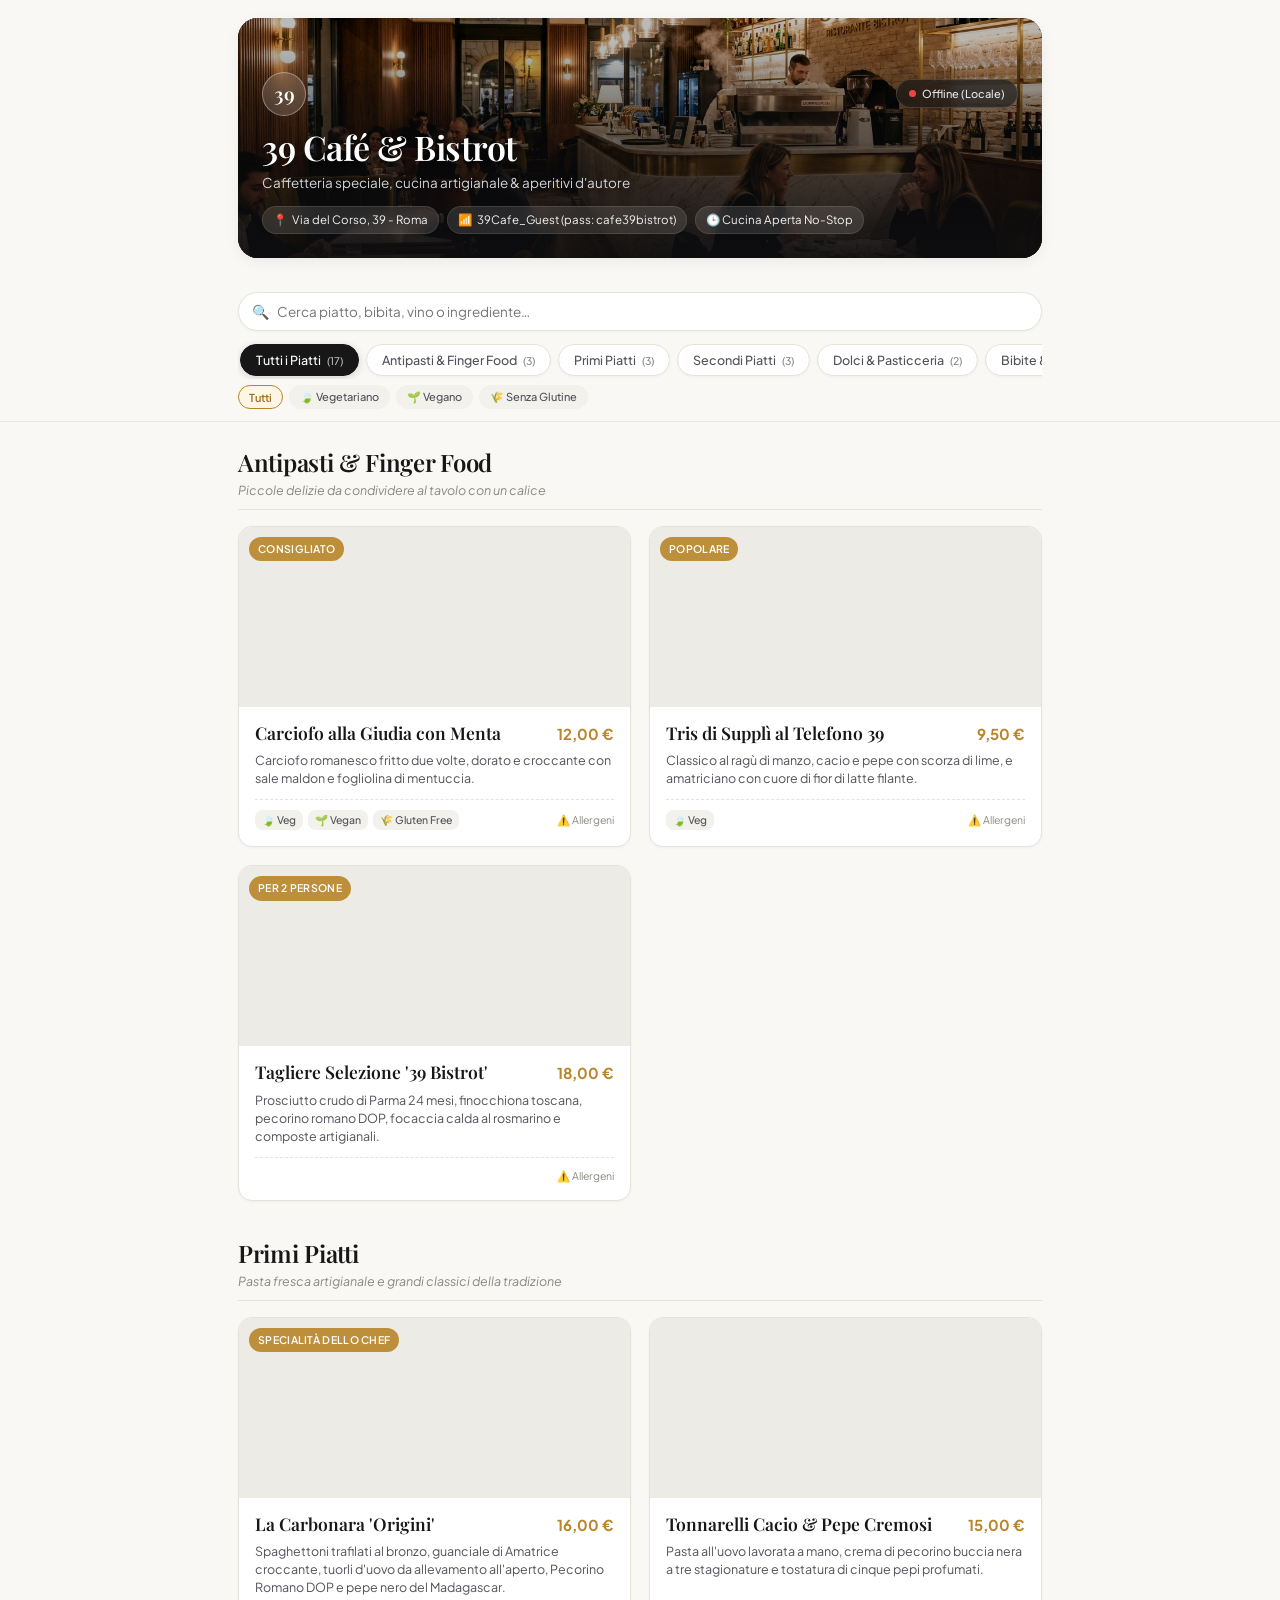
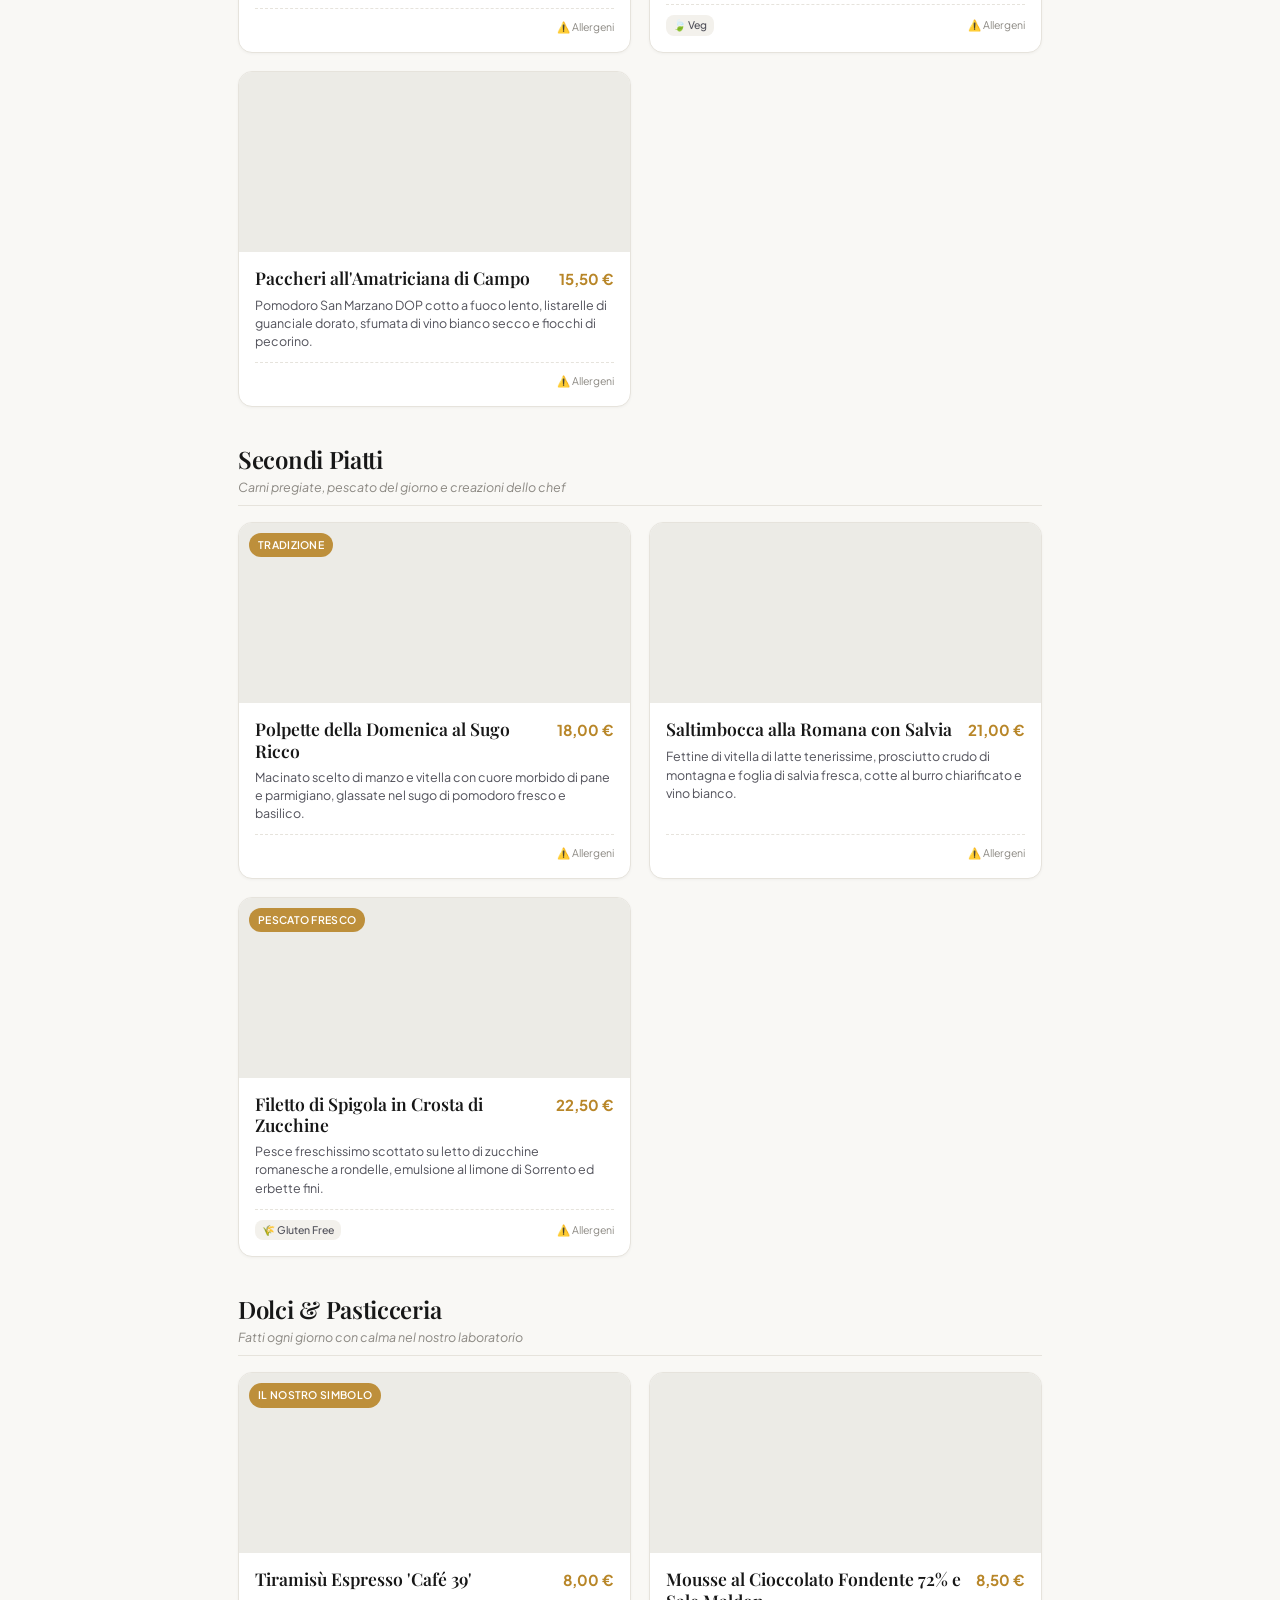
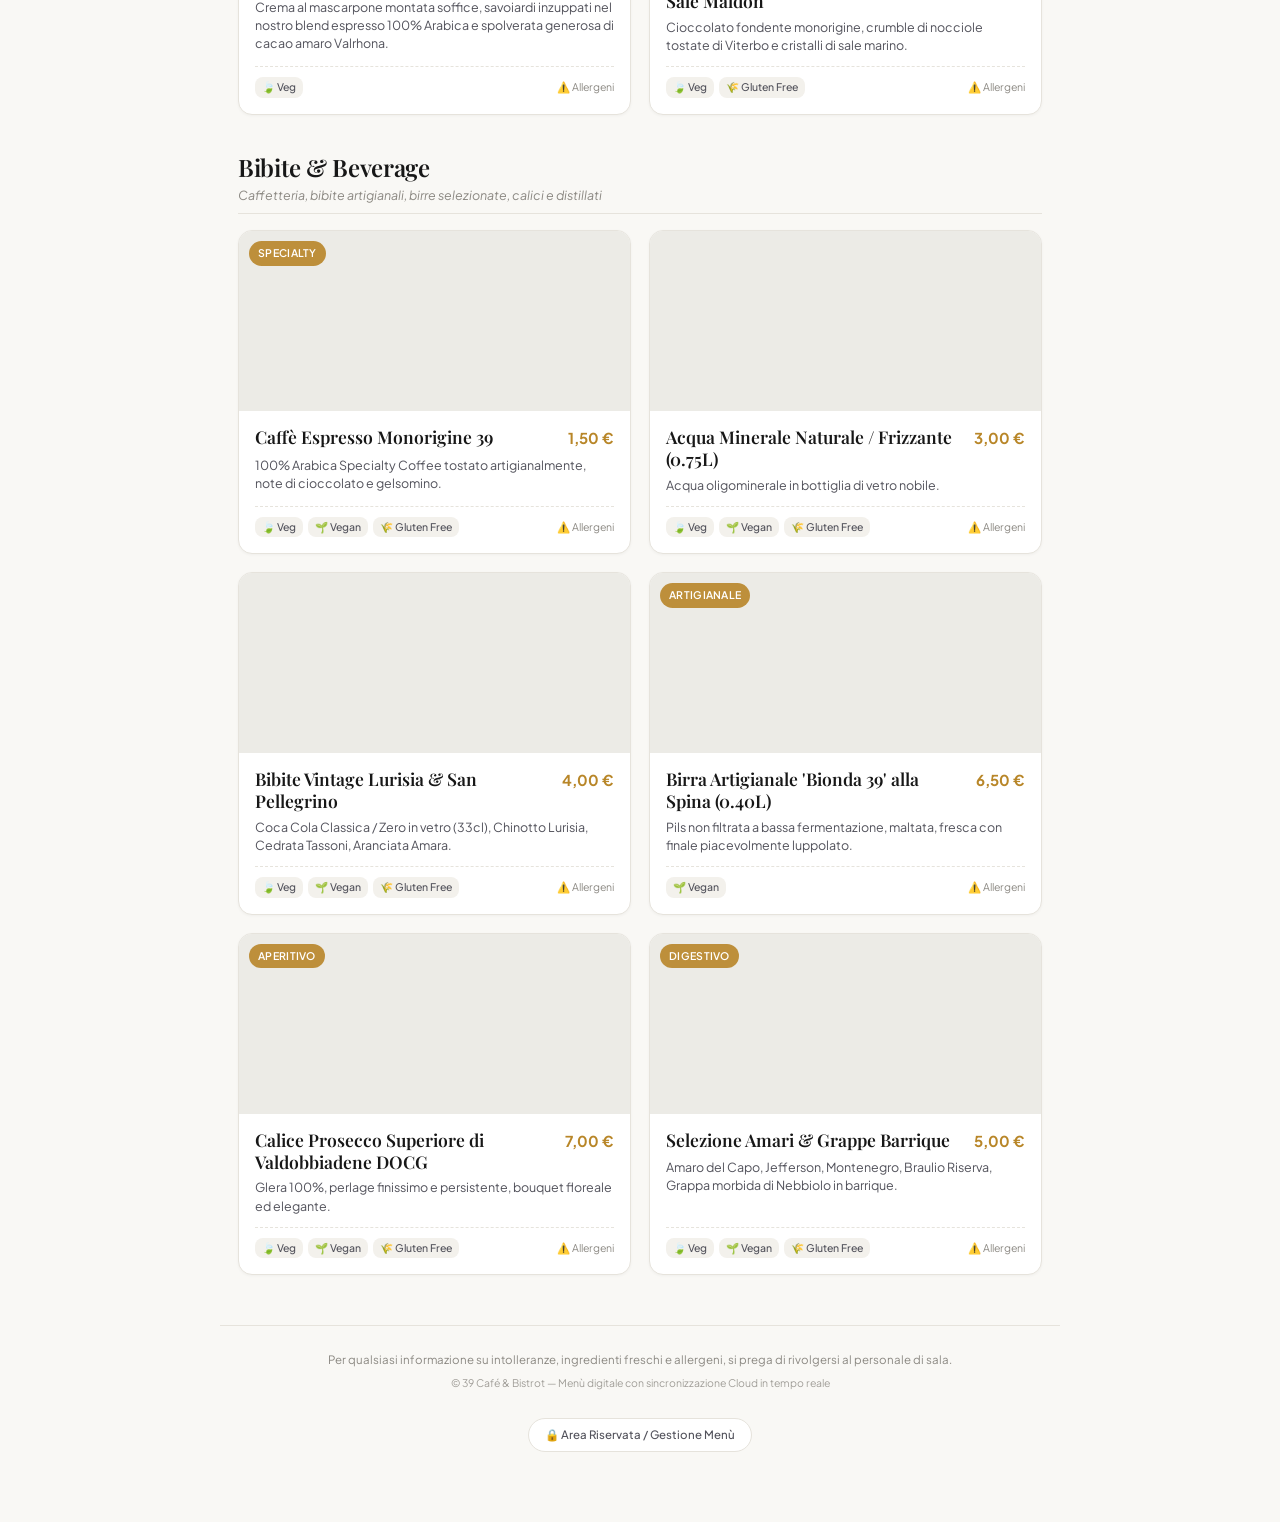
==== index.html @ ec088609 "feat: digital menu for 39 Cafe with real-time sync and separated admin panel" ====
<!DOCTYPE html>
<html lang="it">
<head>
  <meta charset="utf-8" />
  <meta name="viewport" content="width=device-width, initial-scale=1, maximum-scale=5, viewport-fit=cover" />
  <meta name="theme-color" content="#f9f8f5" />
  <meta name="description" content="39 Café & Bistrot - Menù digitale dinamico con aggiornamenti istantanei in tempo reale su piatti, bibite e vini." />
  
  <title>39 Café & Bistrot — Menù Digitale</title>

  <!-- Google Fonts: Playfair Display (Serif Elegante) & Plus Jakarta Sans (UI Moderna) -->
  <link rel="preconnect" href="https://fonts.googleapis.com" />
  <link rel="preconnect" href="https://fonts.gstatic.com" crossorigin />
  <link href="https://fonts.googleapis.com/css2?family=Playfair+Display:ital,wght@0,400;0,600;0,700;1,400&family=Plus+Jakarta+Sans:wght@400;500;600;700&display=swap" rel="stylesheet" />

  <!-- Stylesheet Unificato -->
  <link rel="stylesheet" href="style.css" />
</head>
<body>

  <!-- ================= VISTA PUBBLICA MENÙ CLIENTI ================= -->
  <div id="public-menu-container">
    
    <!-- Hero Banner & Identità Bistrot -->
    <header class="app-container">
      <div class="brand-hero">
        <img 
          id="brand-hero-img" 
          class="brand-hero-img" 
          src="cover.jpg" 
          alt="39 Café & Bistrot"
          loading="eager"
        />
        <div class="brand-hero-overlay">
          <div class="brand-badge-wrap">
            <span class="brand-logo-mark" id="brand-logo-mark">39</span>
            <div class="live-indicator" id="live-indicator-badge" title="Stato sincronizzazione in tempo reale con la cassa e la cucina">
              <span class="live-dot" id="live-dot"></span>
              <span id="live-status-text">Online Live</span>
            </div>
          </div>

          <h1 class="brand-title" id="brand-hero-title">39 Café & Bistrot</h1>
          <p class="brand-subtitle" id="brand-hero-subtitle">
            Caffetteria speciale, cucina artigianale & aperitivi d'autore
          </p>

          <div class="brand-meta-pills">
            <span class="meta-pill">📍 <span id="brand-address-text">Via del Corso, 39 - Roma</span></span>
            <span class="meta-pill">📶 <span id="brand-wifi-text">39Cafe_Guest</span></span>
            <span class="meta-pill">🕒 Cucina Aperta No-Stop</span>
          </div>
        </div>
      </div>
    </header>

    <!-- Controlli Sticky: Ricerca, Barra Categorie e Filtri Dietetici -->
    <nav class="menu-controls" aria-label="Navigazione Categorie Menù">
      <div class="app-container">
        <!-- Barra di Ricerca Istantanea -->
        <div class="search-box-wrap">
          <span class="search-icon">🔍</span>
          <input 
            type="search" 
            id="search-input" 
            class="search-input" 
            placeholder="Cerca piatto, bibita, vino o ingrediente…" 
            autocomplete="off"
            aria-label="Cerca nel menù"
          />
        </div>

        <!-- Barra a Scorrimento Orizzontale per Categorie -->
        <div class="category-nav-bar" id="category-nav-bar" role="tablist">
          <!-- Popolato dinamicamente da app.js -->
        </div>

        <!-- Chip Filtro Veloce Dietetico -->
        <div class="filter-chips">
          <button class="chip-btn active" data-diet="all">Tutti</button>
          <button class="chip-btn" data-diet="veg">🍃 Vegetariano</button>
          <button class="chip-btn" data-diet="vegan">🌱 Vegano</button>
          <button class="chip-btn" data-diet="glutenFree">🌾 Senza Glutine</button>
        </div>
      </div>
    </nav>

    <!-- Sezioni Principali Piatti & Bibite -->
    <main class="app-container" id="categories-content-container" role="region" aria-label="Elenco piatti e bevande">
      <!-- Popolato dinamicamente da app.js -->
    </main>

    <!-- Footer Informativo con Link al Pannello Admin Separato -->
    <footer class="site-footer app-container">
      <p>Per qualsiasi informazione su intolleranze, ingredienti freschi e allergeni, si prega di rivolgersi al personale di sala.</p>
      <p style="margin-top: 6px; font-size: 10.5px; opacity: 0.8;">© 39 Café & Bistrot — Menù digitale con sincronizzazione Cloud in tempo reale</p>
      
      <div style="margin-top: 15px;">
        <a href="admin.html" class="footer-admin-btn" title="Accesso al pannello di controllo del ristorante">
          🔒 Area Riservata / Gestione Menù
        </a>
      </div>
    </footer>
  </div>

  <!-- Container Notifiche Toast -->
  <div class="toast-container" aria-live="polite"></div>

  <!-- ================= SCRIPT VISTA PUBBLICA ================= -->
  <script src="js/data.js"></script>
  <script src="js/sync.js"></script>
  <script src="js/app.js"></script>

</body>
</html>
---- style.css ----
/* ==========================================================================
   39 CAFÉ & BISTROT - STYLE SYSTEM (MINIMAL, ELEGANT, ULTRA-RESPONSIVE)
   ========================================================================== */

:root {
  --bg: #f9f8f5;
  --bg-subtle: #f3f1ec;
  --surface: #ffffff;
  --surface-hover: #faf9f6;
  --border: #e6e3dc;
  --border-focus: #c29d4c;
  
  --ink: #171717;
  --ink-secondary: #52525b;
  --ink-muted: #8b8882;
  
  --accent: #b88628;
  --accent-light: #fdf6e7;
  --accent-hover: #9c7120;
  
  --success: #15803d;
  --success-bg: #ecfdf5;
  --danger: #b91c1c;
  --danger-bg: #fef2f2;
  
  --radius-sm: 8px;
  --radius-md: 14px;
  --radius-lg: 20px;
  --radius-full: 9999px;
  
  --shadow-sm: 0 1px 3px rgba(0, 0, 0, 0.04);
  --shadow-md: 0 4px 14px rgba(0, 0, 0, 0.06);
  --shadow-lg: 0 10px 30px rgba(0, 0, 0, 0.09);
  
  --font-serif: 'Playfair Display', Georgia, serif;
  --font-sans: 'Plus Jakarta Sans', -apple-system, BlinkMacSystemFont, "Segoe UI", Roboto, sans-serif;
  
  --transition: all 0.2s cubic-bezier(0.16, 1, 0.3, 1);
}

/* Base Reset */
*, *::before, *::after {
  box-sizing: border-box;
  margin: 0;
  padding: 0;
}

html {
  scroll-behavior: smooth;
  -webkit-font-smoothing: antialiased;
  -moz-osx-font-smoothing: grayscale;
}

body {
  font-family: var(--font-sans);
  background: var(--bg);
  color: var(--ink);
  line-height: 1.55;
  font-size: 14px;
  padding-bottom: 70px;
}

img {
  max-width: 100%;
  height: auto;
  display: block;
}

button, input, select, textarea {
  font-family: inherit;
  font-size: inherit;
  color: inherit;
}

button {
  cursor: pointer;
  border: none;
  background: none;
  transition: var(--transition);
}

a {
  color: inherit;
  text-decoration: none;
}

/* ==========================================================================
   LAYOUT & CONTAINER
   ========================================================================== */

.app-container {
  max-width: 840px;
  margin: 0 auto;
  padding: 0 18px;
}

/* Header & Brand Banner */
.brand-hero {
  position: relative;
  border-radius: var(--radius-lg);
  overflow: hidden;
  margin-top: 18px;
  margin-bottom: 24px;
  background: #1e1e24;
  box-shadow: var(--shadow-md);
  min-height: 240px;
  display: flex;
  align-items: flex-end;
}

.brand-hero-img {
  position: absolute;
  inset: 0;
  width: 100%;
  height: 100%;
  object-fit: cover;
  filter: brightness(0.72) contrast(1.05);
  transition: transform 0.8s ease;
}

.brand-hero:hover .brand-hero-img {
  transform: scale(1.02);
}

.brand-hero-overlay {
  position: relative;
  z-index: 2;
  width: 100%;
  padding: 30px 24px 24px;
  background: linear-gradient(to top, rgba(14, 14, 16, 0.92) 0%, rgba(14, 14, 16, 0.4) 65%, transparent 100%);
  color: #ffffff;
}

.brand-badge-wrap {
  display: flex;
  justify-content: space-between;
  align-items: center;
  margin-bottom: 12px;
}

.brand-logo-mark {
  display: inline-flex;
  align-items: center;
  justify-content: center;
  width: 44px;
  height: 44px;
  border-radius: var(--radius-full);
  background: rgba(255, 255, 255, 0.16);
  backdrop-filter: blur(8px);
  border: 1px solid rgba(255, 255, 255, 0.35);
  font-family: var(--font-serif);
  font-size: 20px;
  font-weight: 600;
  color: #ffffff;
  letter-spacing: -0.5px;
}

.live-indicator {
  display: inline-flex;
  align-items: center;
  gap: 6px;
  padding: 5px 12px;
  border-radius: var(--radius-full);
  background: rgba(20, 20, 22, 0.65);
  backdrop-filter: blur(8px);
  border: 1px solid rgba(255, 255, 255, 0.15);
  font-size: 11px;
  font-weight: 500;
  color: #e4e4e7;
}

.live-dot {
  width: 7px;
  height: 7px;
  border-radius: 50%;
  background: #22c55e;
  box-shadow: 0 0 8px #22c55e;
  animation: pulse 2s infinite;
}

.live-dot.syncing {
  background: #eab308;
  box-shadow: 0 0 8px #eab308;
}

.live-dot.offline {
  background: #ef4444;
  box-shadow: none;
  animation: none;
}

@keyframes pulse {
  0% { transform: scale(0.95); opacity: 0.8; }
  50% { transform: scale(1.3); opacity: 1; }
  100% { transform: scale(0.95); opacity: 0.8; }
}

.brand-title {
  font-family: var(--font-serif);
  font-size: 34px;
  font-weight: 600;
  letter-spacing: -0.5px;
  line-height: 1.15;
  margin-bottom: 6px;
  text-shadow: 0 2px 4px rgba(0, 0, 0, 0.4);
}

.brand-subtitle {
  font-size: 13.5px;
  color: #d4d4d8;
  font-weight: 400;
  max-width: 560px;
  line-height: 1.45;
}

.brand-meta-pills {
  display: flex;
  flex-wrap: wrap;
  gap: 8px;
  margin-top: 14px;
  font-size: 11.5px;
}

.meta-pill {
  display: inline-flex;
  align-items: center;
  gap: 5px;
  padding: 4px 10px;
  border-radius: var(--radius-full);
  background: rgba(255, 255, 255, 0.12);
  backdrop-filter: blur(6px);
  color: #f4f4f5;
  border: 1px solid rgba(255, 255, 255, 0.1);
}

/* ==========================================================================
   SEARCH & STICKY CATEGORIES BAR
   ========================================================================== */

.menu-controls {
  position: sticky;
  top: 0;
  z-index: 90;
  background: rgba(249, 248, 245, 0.94);
  backdrop-filter: blur(12px);
  padding: 10px 0 12px;
  margin-bottom: 22px;
  border-bottom: 1px solid rgba(230, 227, 220, 0.8);
}

.search-box-wrap {
  position: relative;
  margin-bottom: 10px;
}

.search-icon {
  position: absolute;
  left: 14px;
  top: 50%;
  transform: translateY(-50%);
  color: var(--ink-muted);
  pointer-events: none;
  font-size: 14px;
}

.search-input {
  width: 100%;
  padding: 10px 14px 10px 38px;
  background: var(--surface);
  border: 1px solid var(--border);
  border-radius: var(--radius-full);
  font-size: 13.5px;
  outline: none;
  box-shadow: var(--shadow-sm);
  transition: var(--transition);
}

.search-input:focus {
  border-color: var(--border-focus);
  box-shadow: 0 0 0 3px rgba(184, 134, 40, 0.12);
}

.category-nav-bar {
  display: flex;
  gap: 7px;
  overflow-x: auto;
  scrollbar-width: none;
  -webkit-overflow-scrolling: touch;
  padding: 3px 2px;
}

.category-nav-bar::-webkit-scrollbar {
  display: none;
}

.cat-pill-btn {
  white-space: nowrap;
  padding: 7px 15px;
  border-radius: var(--radius-full);
  font-size: 12.5px;
  font-weight: 500;
  background: var(--surface);
  color: var(--ink-secondary);
  border: 1px solid var(--border);
  box-shadow: var(--shadow-sm);
  transition: var(--transition);
}

.cat-pill-btn:hover {
  border-color: var(--ink-muted);
  color: var(--ink);
}

.cat-pill-btn.active {
  background: var(--ink);
  color: #ffffff;
  border-color: var(--ink);
  box-shadow: 0 2px 8px rgba(0, 0, 0, 0.15);
}

.cat-pill-btn .count {
  display: inline-block;
  margin-left: 4px;
  font-size: 10.5px;
  opacity: 0.7;
}

/* Quick Filter Chips (Dietary) */
.filter-chips {
  display: flex;
  gap: 6px;
  overflow-x: auto;
  scrollbar-width: none;
  padding-top: 6px;
}

.filter-chips::-webkit-scrollbar {
  display: none;
}

.chip-btn {
  padding: 4px 10px;
  border-radius: var(--radius-full);
  font-size: 11px;
  font-weight: 500;
  background: var(--bg-subtle);
  border: 1px solid transparent;
  color: var(--ink-secondary);
  transition: var(--transition);
}

.chip-btn.active {
  background: var(--accent-light);
  border-color: var(--accent);
  color: var(--accent-hover);
  font-weight: 600;
}

/* ==========================================================================
   CATEGORY SECTIONS & DISH CARDS (FOTO VISIBILI & MINIMAL)
   ========================================================================== */

.category-section {
  margin-bottom: 34px;
  scroll-margin-top: 130px;
}

.category-header {
  margin-bottom: 16px;
  padding-bottom: 8px;
  border-bottom: 1.5px solid var(--border);
  display: flex;
  justify-content: space-between;
  align-items: baseline;
}

.category-header h2 {
  font-family: var(--font-serif);
  font-size: 24px;
  font-weight: 600;
  color: var(--ink);
  letter-spacing: -0.3px;
}

.category-header .cat-desc {
  font-size: 12.5px;
  color: var(--ink-muted);
  font-style: italic;
}

.dishes-grid {
  display: grid;
  grid-template-columns: 1fr;
  gap: 16px;
}

@media (min-width: 680px) {
  .dishes-grid {
    grid-template-columns: repeat(2, 1fr);
    gap: 18px;
  }
}

/* DISH CARD (FOTO BEN VISIBILE) */
.dish-card {
  background: var(--surface);
  border: 1px solid var(--border);
  border-radius: var(--radius-md);
  overflow: hidden;
  box-shadow: var(--shadow-sm);
  display: flex;
  flex-direction: column;
  transition: var(--transition);
  position: relative;
}

.dish-card:hover {
  box-shadow: var(--shadow-md);
  border-color: #d1cec7;
  transform: translateY(-2px);
}

.dish-card.unavailable {
  opacity: 0.62;
  filter: grayscale(0.2);
}

/* Card Photo Showcase */
.dish-card-img-wrap {
  width: 100%;
  height: 180px;
  position: relative;
  overflow: hidden;
  background: #ecebe6;
  cursor: pointer;
}

.dish-card-img {
  width: 100%;
  height: 100%;
  object-fit: cover;
  transition: transform 0.5s ease;
}

.dish-card:hover .dish-card-img {
  transform: scale(1.04);
}

.dish-badge {
  position: absolute;
  top: 10px;
  left: 10px;
  padding: 4px 9px;
  border-radius: var(--radius-full);
  font-size: 10.5px;
  font-weight: 600;
  letter-spacing: 0.3px;
  text-transform: uppercase;
  background: rgba(24, 24, 27, 0.85);
  color: #ffffff;
  backdrop-filter: blur(4px);
  z-index: 2;
}

.dish-badge.gold {
  background: rgba(184, 134, 40, 0.9);
  color: #fff;
}

.sold-out-overlay {
  position: absolute;
  inset: 0;
  background: rgba(24, 24, 27, 0.55);
  backdrop-filter: blur(2px);
  display: flex;
  align-items: center;
  justify-content: center;
  color: #ffffff;
  font-weight: 700;
  font-size: 14px;
  letter-spacing: 1px;
  text-transform: uppercase;
  z-index: 3;
}

/* Card Content */
.dish-card-body {
  padding: 15px 16px 16px;
  display: flex;
  flex-direction: column;
  flex-grow: 1;
}

.dish-title-row {
  display: flex;
  justify-content: space-between;
  align-items: flex-start;
  gap: 10px;
  margin-bottom: 6px;
}

.dish-name {
  font-family: var(--font-serif);
  font-size: 17.5px;
  font-weight: 600;
  color: var(--ink);
  line-height: 1.25;
}

.dish-price {
  font-family: var(--font-sans);
  font-size: 15px;
  font-weight: 700;
  color: var(--accent);
  white-space: nowrap;
}

.dish-desc {
  font-size: 12.5px;
  color: var(--ink-secondary);
  line-height: 1.45;
  margin-bottom: 12px;
  flex-grow: 1;
}

/* Dietary & Allergens info */
.dish-card-footer {
  display: flex;
  flex-wrap: wrap;
  align-items: center;
  justify-content: space-between;
  gap: 8px;
  padding-top: 10px;
  border-top: 1px dashed var(--border);
  font-size: 11px;
}

.dietary-tags {
  display: flex;
  flex-wrap: wrap;
  gap: 5px;
}

.diet-pill {
  padding: 2px 7px;
  border-radius: var(--radius-sm);
  background: var(--bg-subtle);
  color: var(--ink-secondary);
  font-size: 10.5px;
  font-weight: 500;
}

.allergens-pill {
  color: var(--ink-muted);
  font-size: 10.5px;
  cursor: pointer;
}

.allergens-pill:hover {
  color: var(--ink);
  text-decoration: underline;
}

/* Empty State */
.empty-notice {
  text-align: center;
  padding: 40px 20px;
  background: var(--surface);
  border: 1px dashed var(--border);
  border-radius: var(--radius-md);
  color: var(--ink-muted);
}

/* ==========================================================================
   FOOTER & ADMIN ACCESS
   ========================================================================== */

.site-footer {
  text-align: center;
  margin-top: 50px;
  padding-top: 25px;
  border-top: 1px solid var(--border);
  color: var(--ink-muted);
  font-size: 11.5px;
}

.footer-admin-btn {
  display: inline-flex;
  align-items: center;
  gap: 6px;
  margin-top: 12px;
  padding: 7px 16px;
  border-radius: var(--radius-full);
  background: var(--surface);
  border: 1px solid var(--border);
  color: var(--ink-secondary);
  font-size: 11.5px;
  font-weight: 500;
}

.footer-admin-btn:hover {
  background: var(--bg-subtle);
  color: var(--ink);
  border-color: var(--ink-muted);
}

/* ==========================================================================
   ADMIN PANEL (MINIMAL, DINAMICO 100%, SICURO)
   ========================================================================== */

.admin-view {
  background: var(--surface);
  border: 1px solid var(--border);
  border-radius: var(--radius-lg);
  box-shadow: var(--shadow-lg);
  margin-top: 20px;
  margin-bottom: 40px;
  overflow: hidden;
}

.admin-header {
  padding: 22px 24px;
  background: #18181b;
  color: #ffffff;
  display: flex;
  justify-content: space-between;
  align-items: center;
  flex-wrap: wrap;
  gap: 14px;
}

.admin-header h1 {
  font-family: var(--font-serif);
  font-size: 24px;
  font-weight: 600;
  margin-bottom: 4px;
}

.admin-header p {
  font-size: 12px;
  color: #a1a1aa;
}

.admin-header-actions {
  display: flex;
  gap: 8px;
}

.admin-nav-tabs {
  display: flex;
  border-bottom: 1px solid var(--border);
  background: var(--bg);
  padding: 0 16px;
  overflow-x: auto;
}

.admin-tab {
  padding: 12px 18px;
  font-size: 13px;
  font-weight: 500;
  color: var(--ink-secondary);
  border-bottom: 2px solid transparent;
  white-space: nowrap;
}

.admin-tab:hover {
  color: var(--ink);
}

.admin-tab.active {
  color: var(--ink);
  border-bottom-color: var(--accent);
  font-weight: 600;
  background: var(--surface);
}

.admin-content-body {
  padding: 24px;
}

/* Admin Toolbar */
.admin-toolbar {
  display: flex;
  flex-wrap: wrap;
  justify-content: space-between;
  align-items: center;
  gap: 12px;
  margin-bottom: 22px;
}

.admin-action-btn-group {
  display: flex;
  flex-wrap: wrap;
  gap: 8px;
}

/* Buttons */
.btn {
  display: inline-flex;
  align-items: center;
  justify-content: center;
  gap: 6px;
  padding: 8px 14px;
  border-radius: var(--radius-sm);
  font-size: 12.5px;
  font-weight: 500;
  border: 1px solid var(--border);
  background: var(--surface);
  color: var(--ink);
  box-shadow: var(--shadow-sm);
}

.btn:hover {
  background: var(--bg-subtle);
  border-color: #d1cec7;
}

.btn.primary {
  background: var(--ink);
  color: #ffffff;
  border-color: var(--ink);
}

.btn.primary:hover {
  background: #27272a;
}

.btn.accent {
  background: var(--accent);
  color: #ffffff;
  border-color: var(--accent);
}

.btn.accent:hover {
  background: var(--accent-hover);
}

.btn.danger {
  color: var(--danger);
  border-color: #fecaca;
  background: var(--danger-bg);
}

.btn.danger:hover {
  background: #fee2e2;
}

.btn.sm {
  padding: 5px 9px;
  font-size: 11px;
}

/* Quick Toggle Switch for Available / Sold Out */
.avail-toggle {
  display: inline-flex;
  align-items: center;
  gap: 7px;
  cursor: pointer;
  user-select: none;
  padding: 5px 10px;
  border-radius: var(--radius-full);
  font-size: 11.5px;
  font-weight: 600;
  transition: var(--transition);
}

.avail-toggle.in-stock {
  background: var(--success-bg);
  color: var(--success);
  border: 1px solid #bbf7d0;
}

.avail-toggle.out-of-stock {
  background: var(--danger-bg);
  color: var(--danger);
  border: 1px solid #fecaca;
}

/* Category Admin Card */
.admin-category-card {
  border: 1px solid var(--border);
  border-radius: var(--radius-md);
  margin-bottom: 22px;
  background: var(--surface);
  overflow: hidden;
  box-shadow: var(--shadow-sm);
}

.admin-category-head {
  padding: 14px 18px;
  background: var(--bg-subtle);
  border-bottom: 1px solid var(--border);
  display: flex;
  justify-content: space-between;
  align-items: center;
  flex-wrap: wrap;
  gap: 10px;
}

.admin-category-title-wrap {
  display: flex;
  align-items: center;
  gap: 10px;
}

.admin-category-title-wrap h3 {
  font-family: var(--font-serif);
  font-size: 18px;
  font-weight: 600;
  color: var(--ink);
}

.admin-category-desc {
  font-size: 12px;
  color: var(--ink-muted);
}

/* Admin Dish Row */
.admin-dish-row {
  display: grid;
  grid-template-columns: 56px 1fr auto auto auto;
  gap: 12px;
  align-items: center;
  padding: 12px 18px;
  border-bottom: 1px solid var(--border);
  transition: var(--transition);
}

.admin-dish-row:last-child {
  border-bottom: none;
}

.admin-dish-row:hover {
  background: var(--surface-hover);
}

.admin-dish-thumb {
  width: 56px;
  height: 48px;
  border-radius: var(--radius-sm);
  object-fit: cover;
  background: #e6e3dc;
}

.admin-dish-info h4 {
  font-size: 14px;
  font-weight: 600;
  color: var(--ink);
  margin-bottom: 2px;
}

.admin-dish-info p {
  font-size: 11.5px;
  color: var(--ink-muted);
  max-width: 380px;
  white-space: nowrap;
  overflow: hidden;
  text-overflow: ellipsis;
}

.admin-dish-price-input {
  width: 72px;
  padding: 5px 8px;
  border: 1px solid var(--border);
  border-radius: var(--radius-sm);
  font-size: 12.5px;
  font-weight: 600;
  text-align: right;
  background: var(--bg);
}

.admin-dish-price-input:focus {
  border-color: var(--border-focus);
  background: #ffffff;
}

/* ==========================================================================
   MODAL DIALOGS (ELEGANT & CLEAN)
   ========================================================================== */

.modal-backdrop {
  position: fixed;
  inset: 0;
  background: rgba(18, 18, 20, 0.65);
  backdrop-filter: blur(5px);
  z-index: 1000;
  display: grid;
  place-items: center;
  padding: 16px;
  overflow-y: auto;
}

.modal-box {
  width: min(540px, 100%);
  max-height: 90vh;
  background: var(--surface);
  border-radius: var(--radius-lg);
  box-shadow: var(--shadow-lg);
  border: 1px solid var(--border);
  display: flex;
  flex-direction: column;
  overflow: hidden;
  animation: modalEnter 0.25s cubic-bezier(0.16, 1, 0.3, 1);
}

@keyframes modalEnter {
  from { opacity: 0; transform: translateY(12px) scale(0.98); }
  to { opacity: 1; transform: translateY(0) scale(1); }
}

.modal-header {
  padding: 18px 22px;
  border-bottom: 1px solid var(--border);
  display: flex;
  justify-content: space-between;
  align-items: center;
}

.modal-header h2 {
  font-family: var(--font-serif);
  font-size: 20px;
  font-weight: 600;
}

.modal-close-btn {
  font-size: 20px;
  color: var(--ink-muted);
  padding: 4px;
  border-radius: var(--radius-sm);
}

.modal-close-btn:hover {
  color: var(--ink);
  background: var(--bg-subtle);
}

.modal-body {
  padding: 22px;
  overflow-y: auto;
}

.form-group {
  margin-bottom: 15px;
}

.form-group label {
  display: block;
  font-size: 12px;
  font-weight: 600;
  color: var(--ink-secondary);
  margin-bottom: 5px;
}

.form-control {
  width: 100%;
  padding: 9px 12px;
  border: 1px solid var(--border);
  border-radius: var(--radius-sm);
  background: var(--surface);
  font-size: 13px;
  outline: none;
  transition: var(--transition);
}

.form-control:focus {
  border-color: var(--border-focus);
  box-shadow: 0 0 0 3px rgba(184, 134, 40, 0.12);
}

textarea.form-control {
  min-height: 70px;
  resize: vertical;
}

.form-row {
  display: grid;
  grid-template-columns: 1fr 1fr;
  gap: 12px;
}

.checkbox-group {
  display: flex;
  flex-wrap: wrap;
  gap: 10px;
  margin-top: 6px;
}

.checkbox-label {
  display: inline-flex;
  align-items: center;
  gap: 6px;
  font-size: 12px;
  color: var(--ink-secondary);
  cursor: pointer;
  background: var(--bg-subtle);
  padding: 5px 10px;
  border-radius: var(--radius-sm);
  border: 1px solid var(--border);
}

.checkbox-label input {
  cursor: pointer;
}

.modal-footer {
  padding: 14px 22px;
  border-top: 1px solid var(--border);
  background: var(--bg);
  display: flex;
  justify-content: flex-end;
  gap: 10px;
}

/* ==========================================================================
   TOAST NOTIFICATION (FEEDBACK VISIVO IMMEDIATO)
   ========================================================================== */

.toast-container {
  position: fixed;
  bottom: 24px;
  left: 50%;
  transform: translateX(-50%);
  z-index: 2000;
  display: flex;
  flex-direction: column;
  gap: 8px;
  pointer-events: none;
}

.toast {
  background: #18181b;
  color: #ffffff;
  padding: 10px 18px;
  border-radius: var(--radius-full);
  font-size: 12.5px;
  font-weight: 500;
  box-shadow: var(--shadow-lg);
  border: 1px solid rgba(255, 255, 255, 0.15);
  animation: toastFade 0.25s ease-out;
  display: flex;
  align-items: center;
  gap: 8px;
}

@keyframes toastFade {
  from { opacity: 0; transform: translateY(10px); }
  to { opacity: 1; transform: translateY(0); }
}

/* ==========================================================================
   QR CODE DISPLAY TAB
   ========================================================================== */

.qr-box {
  background: var(--surface);
  border: 1px solid var(--border);
  border-radius: var(--radius-md);
  padding: 30px 20px;
  text-align: center;
  max-width: 420px;
  margin: 0 auto;
}

.qr-img {
  width: 220px;
  height: 220px;
  margin: 16px auto;
  border-radius: var(--radius-sm);
  background: #fff;
  padding: 10px;
  border: 1px solid var(--border);
}

/* ==========================================================================
   RESPONSIVE DESIGN ADAPTATIONS
   ========================================================================== */

@media (max-width: 600px) {
  .app-container {
    padding: 0 12px;
  }
  
  .brand-hero {
    min-height: 200px;
    margin-top: 10px;
    margin-bottom: 16px;
  }
  
  .brand-hero-overlay {
    padding: 20px 16px 16px;
  }
  
  .brand-title {
    font-size: 26px;
  }
  
  .brand-subtitle {
    font-size: 12.5px;
  }
  
  .category-header h2 {
    font-size: 20px;
  }
  
  .dish-card-img-wrap {
    height: 150px;
  }
  
  .admin-header {
    padding: 16px;
  }
  
  .admin-content-body {
    padding: 14px;
  }
  
  .admin-dish-row {
    grid-template-columns: 46px 1fr auto auto;
    gap: 8px;
    padding: 10px 8px;
  }
  
  .admin-dish-thumb {
    width: 46px;
    height: 40px;
  }
  
  .admin-dish-info h4 {
    font-size: 13px;
  }
  
  .admin-dish-price-input {
    width: 62px;
    font-size: 11.5px;
    padding: 4px;
  }
}

/* Print Styles for QR Code Table Tent */
@media print {
  body {
    background: #fff;
    padding: 0;
  }
  #public-menu-container,
  .admin-header,
  .admin-nav-tabs,
  .admin-toolbar,
  .btn,
  .site-footer,
  .toast-container {
    display: none !important;
  }
  .admin-view {
    border: none;
    box-shadow: none;
    margin: 0;
  }
  .admin-content-body {
    padding: 0;
  }
  .qr-box {
    border: 2px solid #222;
    border-radius: 16px;
    padding: 40px;
    max-width: 500px;
    margin: 60px auto;
    page-break-inside: avoid;
  }
  .qr-img {
    width: 260px;
    height: 260px;
  }
}
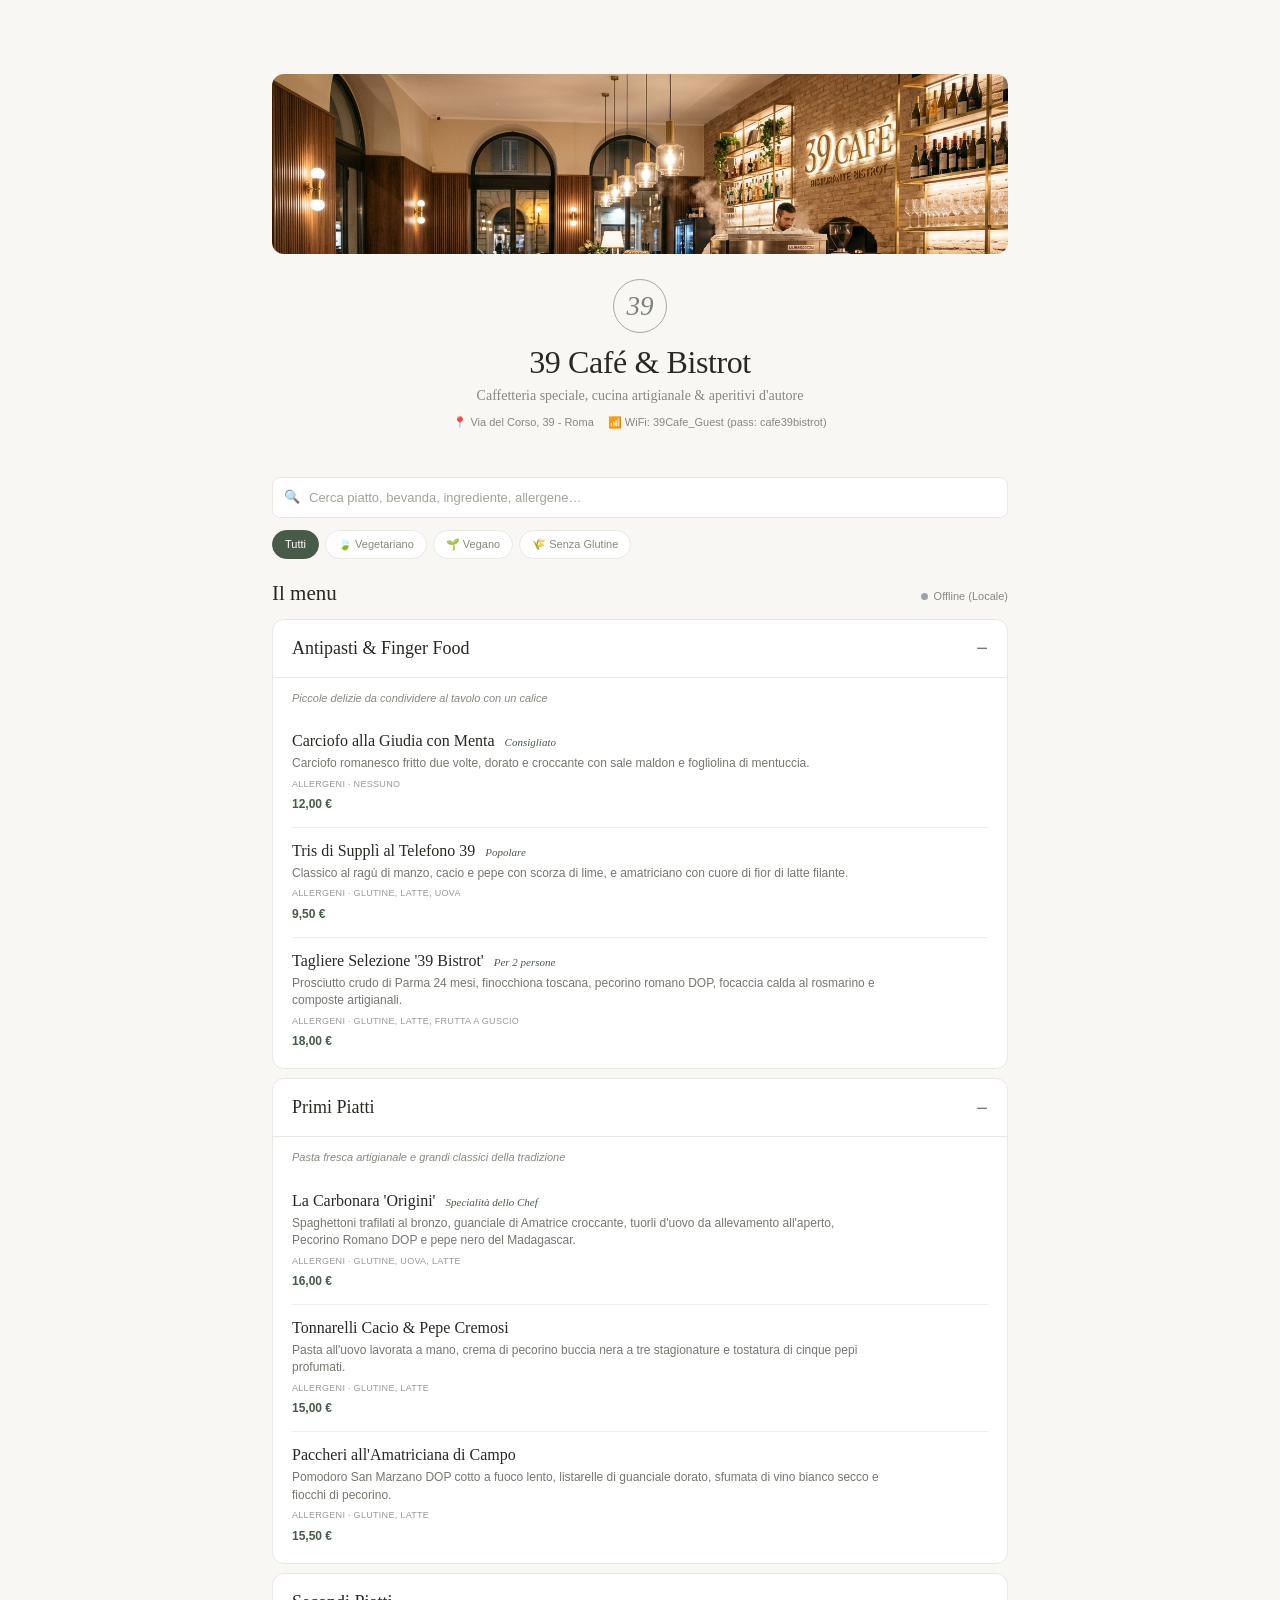
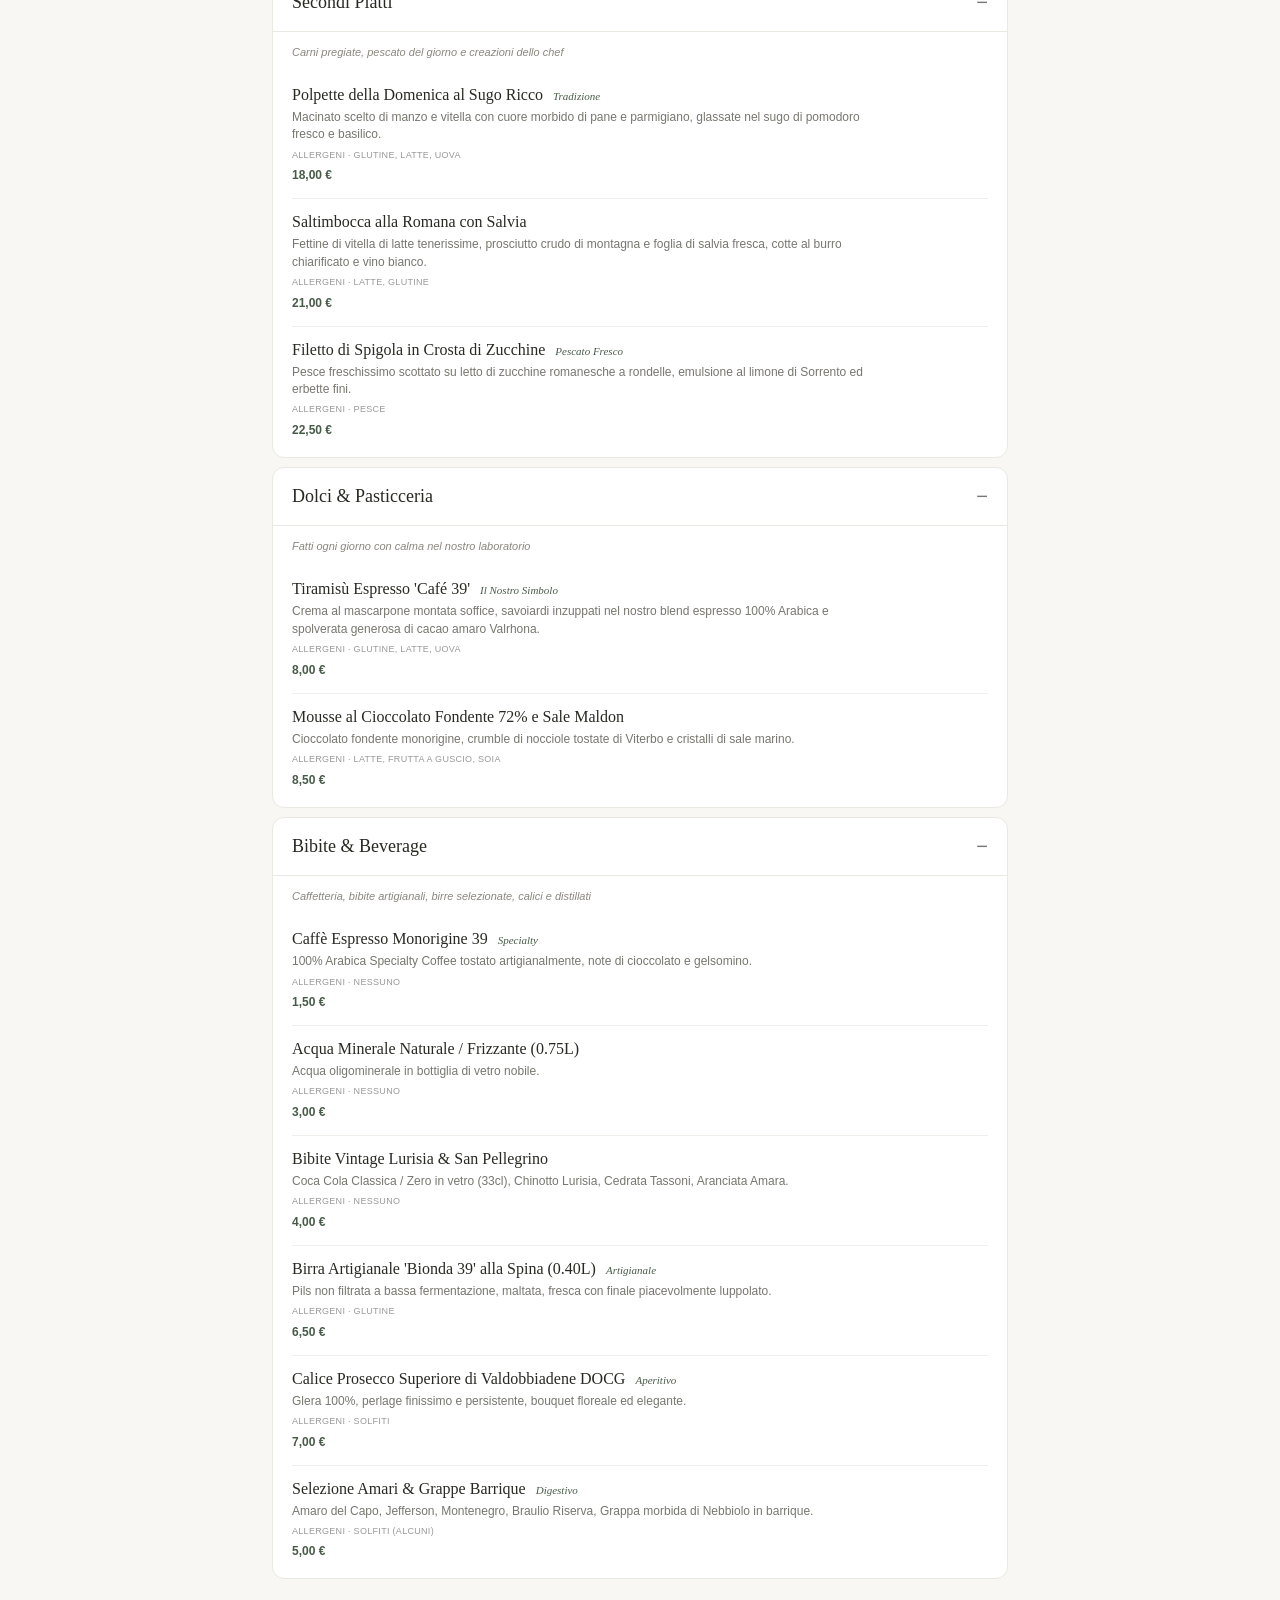
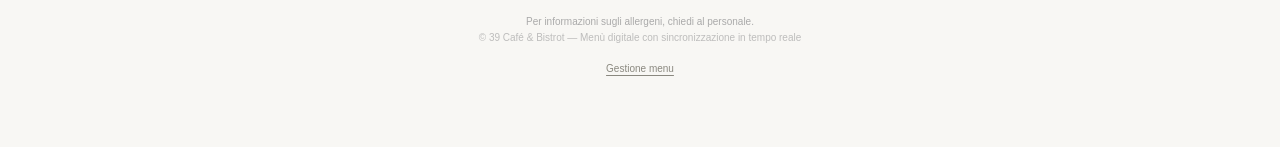
==== commit d9bd49ce: "Restyling interfaccia grafica minimale carta & inchiostro (Georgia, accordion e minimal admin)" ====
--- a/index.html
+++ b/index.html
@@ -2,111 +2,84 @@
 <html lang="it">
 <head>
   <meta charset="utf-8" />
-  <meta name="viewport" content="width=device-width, initial-scale=1, maximum-scale=5, viewport-fit=cover" />
-  <meta name="theme-color" content="#f9f8f5" />
-  <meta name="description" content="39 Café & Bistrot - Menù digitale dinamico con aggiornamenti istantanei in tempo reale su piatti, bibite e vini." />
+  <meta name="viewport" content="width=device-width, initial-scale=1" />
+  <meta name="theme-color" content="#f8f7f4" />
+  <meta name="description" content="39 Café & Bistrot - Menù digitale dinamico con aggiornamenti in tempo reale su piatti, bibite e selezioni dello chef." />
   
-  <title>39 Café & Bistrot — Menù Digitale</title>
+  <title>Il menu — 39 Café & Bistrot</title>
 
-  <!-- Google Fonts: Playfair Display (Serif Elegante) & Plus Jakarta Sans (UI Moderna) -->
-  <link rel="preconnect" href="https://fonts.googleapis.com" />
-  <link rel="preconnect" href="https://fonts.gstatic.com" crossorigin />
-  <link href="https://fonts.googleapis.com/css2?family=Playfair+Display:ital,wght@0,400;0,600;0,700;1,400&family=Plus+Jakarta+Sans:wght@400;500;600;700&display=swap" rel="stylesheet" />
-
-  <!-- Stylesheet Unificato -->
+  <!-- Foglio di Stile Minimal Paper & Ink -->
   <link rel="stylesheet" href="style.css" />
 </head>
 <body>
 
-  <!-- ================= VISTA PUBBLICA MENÙ CLIENTI ================= -->
-  <div id="public-menu-container">
+  <!-- Contenitore Principale Vista Cliente -->
+  <main class="page" id="public-menu-container">
     
-    <!-- Hero Banner & Identità Bistrot -->
-    <header class="app-container">
-      <div class="brand-hero">
-        <img 
-          id="brand-hero-img" 
-          class="brand-hero-img" 
-          src="cover.jpg" 
-          alt="39 Café & Bistrot"
-          loading="eager"
-        />
-        <div class="brand-hero-overlay">
-          <div class="brand-badge-wrap">
-            <span class="brand-logo-mark" id="brand-logo-mark">39</span>
-            <div class="live-indicator" id="live-indicator-badge" title="Stato sincronizzazione in tempo reale con la cassa e la cucina">
-              <span class="live-dot" id="live-dot"></span>
-              <span id="live-status-text">Online Live</span>
-            </div>
-          </div>
+    <!-- Header Brand e Copertina Bistrot -->
+    <header class="brand">
+      <div class="brand-photo" id="brand-photo-wrap">
+        <img id="brand-hero-img" src="cover.jpg" alt="39 Café & Bistrot" />
+      </div>
 
-          <h1 class="brand-title" id="brand-hero-title">39 Café & Bistrot</h1>
-          <p class="brand-subtitle" id="brand-hero-subtitle">
-            Caffetteria speciale, cucina artigianale & aperitivi d'autore
-          </p>
+      <div class="brand-mark" id="brand-logo-mark">39</div>
+      <h1 id="brand-hero-title">39 Café & Bistrot</h1>
+      <p id="brand-hero-subtitle">Caffetteria speciale, cucina artigianale & aperitivi d'autore</p>
 
-          <div class="brand-meta-pills">
-            <span class="meta-pill">📍 <span id="brand-address-text">Via del Corso, 39 - Roma</span></span>
-            <span class="meta-pill">📶 <span id="brand-wifi-text">39Cafe_Guest</span></span>
-            <span class="meta-pill">🕒 Cucina Aperta No-Stop</span>
-          </div>
-        </div>
+      <div class="brand-meta" id="brand-meta-info">
+        <span id="brand-address-text">📍 Via del Corso, 39 - Roma</span>
+        <span id="brand-wifi-text">📶 WiFi: 39Cafe_Guest</span>
       </div>
     </header>
 
-    <!-- Controlli Sticky: Ricerca, Barra Categorie e Filtri Dietetici -->
-    <nav class="menu-controls" aria-label="Navigazione Categorie Menù">
-      <div class="app-container">
-        <!-- Barra di Ricerca Istantanea -->
-        <div class="search-box-wrap">
-          <span class="search-icon">🔍</span>
-          <input 
-            type="search" 
-            id="search-input" 
-            class="search-input" 
-            placeholder="Cerca piatto, bibita, vino o ingrediente…" 
-            autocomplete="off"
-            aria-label="Cerca nel menù"
-          />
-        </div>
+    <!-- Controlli: Ricerca Istantanea e Filtri Dietetici -->
+    <section class="controls-wrap" aria-label="Filtri e ricerca nel menu">
+      <div class="search-box">
+        <span class="search-icon">🔍</span>
+        <input 
+          type="search" 
+          id="search-input" 
+          placeholder="Cerca piatto, bevanda, ingrediente, allergene…" 
+          autocomplete="off" 
+          aria-label="Cerca nel menu"
+        />
+      </div>
 
-        <!-- Barra a Scorrimento Orizzontale per Categorie -->
-        <div class="category-nav-bar" id="category-nav-bar" role="tablist">
-          <!-- Popolato dinamicamente da app.js -->
-        </div>
+      <div class="diet-chips" id="diet-filter-chips">
+        <button class="diet-chip active" data-diet="all">Tutti</button>
+        <button class="diet-chip" data-diet="veg">🍃 Vegetariano</button>
+        <button class="diet-chip" data-diet="vegan">🌱 Vegano</button>
+        <button class="diet-chip" data-diet="glutenFree">🌾 Senza Glutine</button>
+      </div>
+    </section>
 
-        <!-- Chip Filtro Veloce Dietetico -->
-        <div class="filter-chips">
-          <button class="chip-btn active" data-diet="all">Tutti</button>
-          <button class="chip-btn" data-diet="veg">🍃 Vegetariano</button>
-          <button class="chip-btn" data-diet="vegan">🌱 Vegano</button>
-          <button class="chip-btn" data-diet="glutenFree">🌾 Senza Glutine</button>
-        </div>
-      </div>
-    </nav>
+    <!-- Etichetta Menu e Indicatore di Sincronizzazione Live -->
+    <div class="menu-label">
+      <h2>Il menu</h2>
+      <span class="live-status-pill" id="live-indicator-badge" title="Sincronizzazione in tempo reale con la cucina">
+        <span class="live-dot online" id="live-dot"></span>
+        <span id="live-status-text">Online</span>
+      </span>
+    </div>
 
-    <!-- Sezioni Principali Piatti & Bibite -->
-    <main class="app-container" id="categories-content-container" role="region" aria-label="Elenco piatti e bevande">
-      <!-- Popolato dinamicamente da app.js -->
-    </main>
+    <!-- Elenco Categorie e Piatti (Dinamico da app.js) -->
+    <div id="categories-content-container">
+      <div class="loading">Caricamento del menu…</div>
+    </div>
 
-    <!-- Footer Informativo con Link al Pannello Admin Separato -->
-    <footer class="site-footer app-container">
-      <p>Per qualsiasi informazione su intolleranze, ingredienti freschi e allergeni, si prega di rivolgersi al personale di sala.</p>
-      <p style="margin-top: 6px; font-size: 10.5px; opacity: 0.8;">© 39 Café & Bistrot — Menù digitale con sincronizzazione Cloud in tempo reale</p>
-      
-      <div style="margin-top: 15px;">
-        <a href="admin.html" class="footer-admin-btn" title="Accesso al pannello di controllo del ristorante">
-          🔒 Area Riservata / Gestione Menù
-        </a>
-      </div>
+    <!-- Footer Informativo -->
+    <footer class="footer">
+      Per informazioni sugli allergeni, chiedi al personale.<br />
+      <span style="opacity: 0.75;">© 39 Café & Bistrot — Menù digitale con sincronizzazione in tempo reale</span><br />
+      <a class="admin-link" href="admin.html">Gestione menu</a>
     </footer>
-  </div>
 
-  <!-- Container Notifiche Toast -->
+  </main>
+
+  <!-- Contenitore Notifiche Toast -->
   <div class="toast-container" aria-live="polite"></div>
 
-  <!-- ================= SCRIPT VISTA PUBBLICA ================= -->
+  <!-- Script Motore di Sincronizzazione e Logica Clienti -->
   <script src="js/data.js"></script>
   <script src="js/sync.js"></script>
   <script src="js/app.js"></script>
--- a/style.css
+++ b/style.css
@@ -1,82 +1,42 @@
 /* ==========================================================================
-   39 CAFÉ & BISTROT - STYLE SYSTEM (MINIMAL, ELEGANT, ULTRA-RESPONSIVE)
+   39 CAFÉ & BISTROT - MINIMAL PAPER & INK DESIGN SYSTEM
+   Stile minimalista, caldo ed editoriale per menu digitale e pannello admin.
    ========================================================================== */
 
 :root {
-  --bg: #f9f8f5;
-  --bg-subtle: #f3f1ec;
-  --surface: #ffffff;
-  --surface-hover: #faf9f6;
-  --border: #e6e3dc;
-  --border-focus: #c29d4c;
-  
-  --ink: #171717;
-  --ink-secondary: #52525b;
-  --ink-muted: #8b8882;
-  
-  --accent: #b88628;
-  --accent-light: #fdf6e7;
-  --accent-hover: #9c7120;
-  
-  --success: #15803d;
-  --success-bg: #ecfdf5;
-  --danger: #b91c1c;
-  --danger-bg: #fef2f2;
-  
+  --bg: #f8f7f4;
+  --paper: #ffffff;
+  --ink: #292923;
+  --muted: #89877e;
+  --line: #e9e8e2;
+  --green: #485b49;
+  --green-hover: #3a4a3b;
+  --radius: 12px;
   --radius-sm: 8px;
-  --radius-md: 14px;
-  --radius-lg: 20px;
-  --radius-full: 9999px;
-  
+  --font-serif: Georgia, "Times New Roman", serif;
+  --font-sans: Arial, -apple-system, BlinkMacSystemFont, "Segoe UI", Roboto, sans-serif;
   --shadow-sm: 0 1px 3px rgba(0, 0, 0, 0.04);
-  --shadow-md: 0 4px 14px rgba(0, 0, 0, 0.06);
-  --shadow-lg: 0 10px 30px rgba(0, 0, 0, 0.09);
-  
-  --font-serif: 'Playfair Display', Georgia, serif;
-  --font-sans: 'Plus Jakarta Sans', -apple-system, BlinkMacSystemFont, "Segoe UI", Roboto, sans-serif;
-  
-  --transition: all 0.2s cubic-bezier(0.16, 1, 0.3, 1);
-}
-
-/* Base Reset */
-*, *::before, *::after {
+  --shadow-modal: 0 12px 35px rgba(32, 32, 25, 0.2);
+}
+
+* {
   box-sizing: border-box;
+}
+
+body {
   margin: 0;
-  padding: 0;
-}
-
-html {
-  scroll-behavior: smooth;
+  background: var(--bg);
+  color: var(--ink);
+  font: 14px/1.5 var(--font-sans);
   -webkit-font-smoothing: antialiased;
-  -moz-osx-font-smoothing: grayscale;
-}
-
-body {
-  font-family: var(--font-sans);
-  background: var(--bg);
-  color: var(--ink);
-  line-height: 1.55;
-  font-size: 14px;
-  padding-bottom: 70px;
-}
-
-img {
-  max-width: 100%;
-  height: auto;
-  display: block;
-}
-
-button, input, select, textarea {
-  font-family: inherit;
-  font-size: inherit;
-  color: inherit;
+}
+
+button, input, textarea, select {
+  font: inherit;
 }
 
 button {
   cursor: pointer;
-  border: none;
-  background: none;
-  transition: var(--transition);
 }
 
 a {
@@ -85,1090 +45,751 @@
 }
 
 /* ==========================================================================
-   LAYOUT & CONTAINER
+   LAYOUT PAGINA PUBBLICA
    ========================================================================== */
 
-.app-container {
-  max-width: 840px;
-  margin: 0 auto;
-  padding: 0 18px;
-}
-
-/* Header & Brand Banner */
-.brand-hero {
-  position: relative;
-  border-radius: var(--radius-lg);
+.page {
+  max-width: 780px;
+  margin: auto;
+  padding: 34px 22px 70px;
+}
+
+.brand {
+  padding: 40px 0 28px;
+  text-align: center;
+}
+
+.brand-photo {
+  width: 100%;
+  height: 180px;
+  border-radius: var(--radius);
+  background: #e8e5df;
+  display: grid;
+  place-items: center;
+  color: #999;
   overflow: hidden;
-  margin-top: 18px;
-  margin-bottom: 24px;
-  background: #1e1e24;
-  box-shadow: var(--shadow-md);
-  min-height: 240px;
-  display: flex;
-  align-items: flex-end;
-}
-
-.brand-hero-img {
-  position: absolute;
-  inset: 0;
+  margin-bottom: 5px;
+}
+
+.brand-photo img {
   width: 100%;
   height: 100%;
   object-fit: cover;
-  filter: brightness(0.72) contrast(1.05);
-  transition: transform 0.8s ease;
-}
-
-.brand-hero:hover .brand-hero-img {
-  transform: scale(1.02);
-}
-
-.brand-hero-overlay {
+  display: block;
+}
+
+.brand-mark {
+  width: 54px;
+  height: 54px;
+  margin: 25px auto 12px;
+  border: 1px solid #aaa99f;
+  border-radius: 50%;
+  display: grid;
+  place-items: center;
+  color: #7d8176;
+  font: italic 27px var(--font-serif);
+  line-height: 1;
+}
+
+.brand h1 {
+  font: 32px/1.1 var(--font-serif);
+  font-weight: 400;
+  margin: 0 0 8px;
+  letter-spacing: -0.4px;
+  color: var(--ink);
+}
+
+.brand p {
+  font: 14px var(--font-serif);
+  color: var(--muted);
+  margin: 0;
+}
+
+.brand-meta {
+  font-size: 11px;
+  color: var(--muted);
+  margin-top: 10px;
+  display: flex;
+  justify-content: center;
+  gap: 14px;
+  flex-wrap: wrap;
+}
+
+/* Controls: Ricerca e Filtri */
+.controls-wrap {
+  margin: 18px 0 16px;
+}
+
+.search-box {
   position: relative;
-  z-index: 2;
+  margin-bottom: 12px;
+}
+
+.search-box input {
   width: 100%;
-  padding: 30px 24px 24px;
-  background: linear-gradient(to top, rgba(14, 14, 16, 0.92) 0%, rgba(14, 14, 16, 0.4) 65%, transparent 100%);
-  color: #ffffff;
-}
-
-.brand-badge-wrap {
+  padding: 10px 14px 10px 36px;
+  background: var(--paper);
+  border: 1px solid var(--line);
+  border-radius: var(--radius-sm);
+  color: var(--ink);
+  font-size: 13px;
+  outline: none;
+  transition: border-color 0.15s ease;
+}
+
+.search-box input:focus {
+  border-color: #aaa99f;
+}
+
+.search-box input::placeholder {
+  color: #a4a29a;
+}
+
+.search-box .search-icon {
+  position: absolute;
+  left: 12px;
+  top: 50%;
+  transform: translateY(-50%);
+  font-size: 13px;
+  color: var(--muted);
+  pointer-events: none;
+}
+
+.diet-chips {
+  display: flex;
+  gap: 6px;
+  flex-wrap: wrap;
+  align-items: center;
+}
+
+.diet-chip {
+  padding: 5px 12px;
+  border: 1px solid var(--line);
+  border-radius: 20px;
+  background: var(--paper);
+  color: var(--muted);
+  font-size: 11px;
+  cursor: pointer;
+  transition: all 0.15s ease;
+}
+
+.diet-chip:hover {
+  border-color: #ccc;
+  color: var(--ink);
+}
+
+.diet-chip.active {
+  background: var(--green);
+  color: #fff;
+  border-color: var(--green);
+}
+
+/* Menu label & Live Status */
+.menu-label {
   display: flex;
   justify-content: space-between;
-  align-items: center;
-  margin-bottom: 12px;
-}
-
-.brand-logo-mark {
+  align-items: baseline;
+  margin: 22px 0 13px;
+}
+
+.menu-label h2 {
+  font: 21px var(--font-serif);
+  margin: 0;
+  font-weight: 400;
+}
+
+.menu-label .live-status-pill {
+  font-size: 11px;
+  color: var(--muted);
   display: inline-flex;
   align-items: center;
-  justify-content: center;
-  width: 44px;
-  height: 44px;
-  border-radius: var(--radius-full);
-  background: rgba(255, 255, 255, 0.16);
-  backdrop-filter: blur(8px);
-  border: 1px solid rgba(255, 255, 255, 0.35);
-  font-family: var(--font-serif);
-  font-size: 20px;
-  font-weight: 600;
-  color: #ffffff;
-  letter-spacing: -0.5px;
-}
-
-.live-indicator {
-  display: inline-flex;
-  align-items: center;
   gap: 6px;
-  padding: 5px 12px;
-  border-radius: var(--radius-full);
-  background: rgba(20, 20, 22, 0.65);
-  backdrop-filter: blur(8px);
-  border: 1px solid rgba(255, 255, 255, 0.15);
-  font-size: 11px;
-  font-weight: 500;
-  color: #e4e4e7;
 }
 
 .live-dot {
   width: 7px;
   height: 7px;
   border-radius: 50%;
-  background: #22c55e;
-  box-shadow: 0 0 8px #22c55e;
-  animation: pulse 2s infinite;
+  display: inline-block;
+  background: #a1a1aa;
+}
+
+.live-dot.online {
+  background: #2e7d32;
+  box-shadow: 0 0 0 2px rgba(46, 125, 50, 0.2);
 }
 
 .live-dot.syncing {
-  background: #eab308;
-  box-shadow: 0 0 8px #eab308;
+  background: #f59e0b;
 }
 
 .live-dot.offline {
-  background: #ef4444;
-  box-shadow: none;
-  animation: none;
-}
-
-@keyframes pulse {
-  0% { transform: scale(0.95); opacity: 0.8; }
-  50% { transform: scale(1.3); opacity: 1; }
-  100% { transform: scale(0.95); opacity: 0.8; }
-}
-
-.brand-title {
+  background: #9ca3af;
+}
+
+/* Categorie Collapsible Accordion */
+.category {
+  margin: 9px 0;
+  border: 1px solid var(--line);
+  border-radius: var(--radius);
+  background: var(--paper);
+  overflow: hidden;
+  transition: box-shadow 0.15s ease;
+}
+
+.category summary {
+  list-style: none;
+  display: flex;
+  align-items: center;
+  justify-content: space-between;
+  padding: 18px 19px;
+  cursor: pointer;
+  font: 18px var(--font-serif);
+  user-select: none;
+}
+
+.category summary::-webkit-details-marker {
+  display: none;
+}
+
+.category summary::after {
+  content: '＋';
+  font: 20px Arial;
+  color: #777;
+  font-weight: 300;
+  line-height: 1;
+}
+
+.category[open] summary::after {
+  content: '−';
+}
+
+.category[open] summary {
+  border-bottom: 1px solid var(--line);
+}
+
+.category-body {
+  padding: 12px 19px 16px;
+}
+
+.category-desc {
+  font-size: 11px;
+  color: var(--muted);
+  margin: 0 0 12px;
+  font-style: italic;
+}
+
+/* Piatti Singoli */
+.dish {
+  display: grid;
+  grid-template-columns: 1fr 92px;
+  gap: 14px;
+  align-items: center;
+  padding: 14px 0;
+  border-bottom: 1px solid #f0efeb;
+}
+
+.dish:last-child {
+  border: 0;
+  padding-bottom: 2px;
+}
+
+.dish h3 {
+  font: 16px var(--font-serif);
+  margin: 0;
+  font-weight: 400;
+  color: var(--ink);
+}
+
+.dish h3 .dish-badge {
   font-family: var(--font-serif);
-  font-size: 34px;
+  font-style: italic;
+  font-size: 11px;
+  color: var(--green);
+  margin-left: 6px;
+  font-weight: normal;
+}
+
+.dish p {
+  font-size: 12px;
+  color: #77766f;
+  margin: 5px 0;
+  line-height: 1.45;
+}
+
+.price {
+  font-size: 12px;
+  color: var(--green);
+  white-space: nowrap;
   font-weight: 600;
-  letter-spacing: -0.5px;
-  line-height: 1.15;
-  margin-bottom: 6px;
-  text-shadow: 0 2px 4px rgba(0, 0, 0, 0.4);
-}
-
-.brand-subtitle {
-  font-size: 13.5px;
-  color: #d4d4d8;
+  margin-top: 4px;
+}
+
+.dish img {
+  width: 92px;
+  height: 78px;
+  object-fit: cover;
+  border-radius: 8px;
+  background: #ecebe5;
+  cursor: pointer;
+  transition: transform 0.15s ease, opacity 0.15s ease;
+}
+
+.dish img:hover {
+  transform: scale(1.02);
+}
+
+.allergens {
+  font-size: 9px;
+  color: #999;
+  display: block;
+  margin-top: 3px;
+  text-transform: uppercase;
+  letter-spacing: 0.3px;
+}
+
+.unavailable {
+  opacity: 0.48;
+}
+
+.empty {
+  padding: 25px;
+  text-align: center;
+  color: var(--muted);
+  font-size: 13px;
+}
+
+.footer {
+  text-align: center;
+  margin-top: 35px;
+  color: #aaa;
+  font-size: 10px;
+  line-height: 1.6;
+}
+
+.admin-link {
+  display: inline-block;
+  margin-top: 15px;
+  color: #8a887f;
+  font-size: 10px;
+  text-decoration: underline;
+  text-underline-offset: 3px;
+  cursor: pointer;
+}
+
+/* ==========================================================================
+   PANNELLO ADMIN & GESTIONE
+   ========================================================================== */
+
+.admin {
+  max-width: 840px;
+  margin: 35px auto;
+  padding: 0 20px 60px;
+}
+
+.admin-top {
+  display: flex;
+  justify-content: space-between;
+  align-items: center;
+  margin-bottom: 20px;
+  flex-wrap: wrap;
+  gap: 12px;
+}
+
+.admin h1 {
+  font: 30px var(--font-serif);
   font-weight: 400;
-  max-width: 560px;
-  line-height: 1.45;
-}
-
-.brand-meta-pills {
-  display: flex;
-  flex-wrap: wrap;
-  gap: 8px;
-  margin-top: 14px;
-  font-size: 11.5px;
-}
-
-.meta-pill {
+  margin: 6px 0;
+  letter-spacing: -0.3px;
+}
+
+.admin p {
+  color: var(--muted);
+  font-size: 12px;
+  margin: 0;
+}
+
+.admin small {
+  color: var(--muted);
+  letter-spacing: 0.8px;
+  font-size: 10px;
+  text-transform: uppercase;
+}
+
+.btn {
+  border: 1px solid var(--line);
+  border-radius: 8px;
+  padding: 9px 13px;
+  background: white;
+  color: var(--ink);
+  font-size: 12px;
+  transition: all 0.15s ease;
   display: inline-flex;
   align-items: center;
   gap: 5px;
-  padding: 4px 10px;
-  border-radius: var(--radius-full);
-  background: rgba(255, 255, 255, 0.12);
-  backdrop-filter: blur(6px);
-  color: #f4f4f5;
-  border: 1px solid rgba(255, 255, 255, 0.1);
-}
-
-/* ==========================================================================
-   SEARCH & STICKY CATEGORIES BAR
-   ========================================================================== */
-
-.menu-controls {
-  position: sticky;
-  top: 0;
-  z-index: 90;
-  background: rgba(249, 248, 245, 0.94);
-  backdrop-filter: blur(12px);
-  padding: 10px 0 12px;
-  margin-bottom: 22px;
-  border-bottom: 1px solid rgba(230, 227, 220, 0.8);
-}
-
-.search-box-wrap {
-  position: relative;
-  margin-bottom: 10px;
-}
-
-.search-icon {
-  position: absolute;
-  left: 14px;
-  top: 50%;
-  transform: translateY(-50%);
-  color: var(--ink-muted);
-  pointer-events: none;
-  font-size: 14px;
-}
-
-.search-input {
-  width: 100%;
-  padding: 10px 14px 10px 38px;
-  background: var(--surface);
-  border: 1px solid var(--border);
-  border-radius: var(--radius-full);
-  font-size: 13.5px;
-  outline: none;
-  box-shadow: var(--shadow-sm);
-  transition: var(--transition);
-}
-
-.search-input:focus {
-  border-color: var(--border-focus);
-  box-shadow: 0 0 0 3px rgba(184, 134, 40, 0.12);
-}
-
-.category-nav-bar {
-  display: flex;
-  gap: 7px;
-  overflow-x: auto;
-  scrollbar-width: none;
-  -webkit-overflow-scrolling: touch;
-  padding: 3px 2px;
-}
-
-.category-nav-bar::-webkit-scrollbar {
-  display: none;
-}
-
-.cat-pill-btn {
-  white-space: nowrap;
-  padding: 7px 15px;
-  border-radius: var(--radius-full);
-  font-size: 12.5px;
-  font-weight: 500;
-  background: var(--surface);
-  color: var(--ink-secondary);
-  border: 1px solid var(--border);
-  box-shadow: var(--shadow-sm);
-  transition: var(--transition);
-}
-
-.cat-pill-btn:hover {
-  border-color: var(--ink-muted);
-  color: var(--ink);
-}
-
-.cat-pill-btn.active {
-  background: var(--ink);
-  color: #ffffff;
-  border-color: var(--ink);
-  box-shadow: 0 2px 8px rgba(0, 0, 0, 0.15);
-}
-
-.cat-pill-btn .count {
-  display: inline-block;
-  margin-left: 4px;
-  font-size: 10.5px;
-  opacity: 0.7;
-}
-
-/* Quick Filter Chips (Dietary) */
-.filter-chips {
-  display: flex;
-  gap: 6px;
-  overflow-x: auto;
-  scrollbar-width: none;
-  padding-top: 6px;
-}
-
-.filter-chips::-webkit-scrollbar {
-  display: none;
-}
-
-.chip-btn {
-  padding: 4px 10px;
-  border-radius: var(--radius-full);
+  justify-content: center;
+  text-decoration: none;
+}
+
+.btn:hover {
+  background: #fbfbf9;
+  border-color: #d8d6ce;
+}
+
+.btn.primary {
+  background: var(--green);
+  color: white;
+  border-color: var(--green);
+}
+
+.btn.primary:hover {
+  background: var(--green-hover);
+  border-color: var(--green-hover);
+}
+
+.btn.sm {
+  padding: 6px 10px;
   font-size: 11px;
-  font-weight: 500;
-  background: var(--bg-subtle);
-  border: 1px solid transparent;
-  color: var(--ink-secondary);
-  transition: var(--transition);
-}
-
-.chip-btn.active {
-  background: var(--accent-light);
-  border-color: var(--accent);
-  color: var(--accent-hover);
-  font-weight: 600;
-}
-
-/* ==========================================================================
-   CATEGORY SECTIONS & DISH CARDS (FOTO VISIBILI & MINIMAL)
-   ========================================================================== */
-
-.category-section {
-  margin-bottom: 34px;
-  scroll-margin-top: 130px;
-}
-
-.category-header {
-  margin-bottom: 16px;
-  padding-bottom: 8px;
-  border-bottom: 1.5px solid var(--border);
-  display: flex;
-  justify-content: space-between;
-  align-items: baseline;
-}
-
-.category-header h2 {
-  font-family: var(--font-serif);
-  font-size: 24px;
-  font-weight: 600;
-  color: var(--ink);
-  letter-spacing: -0.3px;
-}
-
-.category-header .cat-desc {
-  font-size: 12.5px;
-  color: var(--ink-muted);
-  font-style: italic;
-}
-
-.dishes-grid {
-  display: grid;
-  grid-template-columns: 1fr;
-  gap: 16px;
-}
-
-@media (min-width: 680px) {
-  .dishes-grid {
-    grid-template-columns: repeat(2, 1fr);
-    gap: 18px;
-  }
-}
-
-/* DISH CARD (FOTO BEN VISIBILE) */
-.dish-card {
-  background: var(--surface);
-  border: 1px solid var(--border);
-  border-radius: var(--radius-md);
-  overflow: hidden;
-  box-shadow: var(--shadow-sm);
-  display: flex;
-  flex-direction: column;
-  transition: var(--transition);
-  position: relative;
-}
-
-.dish-card:hover {
-  box-shadow: var(--shadow-md);
-  border-color: #d1cec7;
-  transform: translateY(-2px);
-}
-
-.dish-card.unavailable {
-  opacity: 0.62;
-  filter: grayscale(0.2);
-}
-
-/* Card Photo Showcase */
-.dish-card-img-wrap {
-  width: 100%;
-  height: 180px;
-  position: relative;
-  overflow: hidden;
-  background: #ecebe6;
-  cursor: pointer;
-}
-
-.dish-card-img {
-  width: 100%;
-  height: 100%;
-  object-fit: cover;
-  transition: transform 0.5s ease;
-}
-
-.dish-card:hover .dish-card-img {
-  transform: scale(1.04);
-}
-
-.dish-badge {
-  position: absolute;
-  top: 10px;
-  left: 10px;
-  padding: 4px 9px;
-  border-radius: var(--radius-full);
-  font-size: 10.5px;
-  font-weight: 600;
-  letter-spacing: 0.3px;
-  text-transform: uppercase;
-  background: rgba(24, 24, 27, 0.85);
-  color: #ffffff;
-  backdrop-filter: blur(4px);
-  z-index: 2;
-}
-
-.dish-badge.gold {
-  background: rgba(184, 134, 40, 0.9);
-  color: #fff;
-}
-
-.sold-out-overlay {
-  position: absolute;
-  inset: 0;
-  background: rgba(24, 24, 27, 0.55);
-  backdrop-filter: blur(2px);
-  display: flex;
-  align-items: center;
-  justify-content: center;
-  color: #ffffff;
-  font-weight: 700;
-  font-size: 14px;
-  letter-spacing: 1px;
-  text-transform: uppercase;
-  z-index: 3;
-}
-
-/* Card Content */
-.dish-card-body {
-  padding: 15px 16px 16px;
-  display: flex;
-  flex-direction: column;
-  flex-grow: 1;
-}
-
-.dish-title-row {
-  display: flex;
-  justify-content: space-between;
-  align-items: flex-start;
-  gap: 10px;
-  margin-bottom: 6px;
-}
-
-.dish-name {
-  font-family: var(--font-serif);
-  font-size: 17.5px;
-  font-weight: 600;
-  color: var(--ink);
-  line-height: 1.25;
-}
-
-.dish-price {
-  font-family: var(--font-sans);
-  font-size: 15px;
-  font-weight: 700;
-  color: var(--accent);
-  white-space: nowrap;
-}
-
-.dish-desc {
-  font-size: 12.5px;
-  color: var(--ink-secondary);
-  line-height: 1.45;
-  margin-bottom: 12px;
-  flex-grow: 1;
-}
-
-/* Dietary & Allergens info */
-.dish-card-footer {
-  display: flex;
-  flex-wrap: wrap;
-  align-items: center;
-  justify-content: space-between;
-  gap: 8px;
-  padding-top: 10px;
-  border-top: 1px dashed var(--border);
-  font-size: 11px;
-}
-
-.dietary-tags {
-  display: flex;
-  flex-wrap: wrap;
-  gap: 5px;
-}
-
-.diet-pill {
-  padding: 2px 7px;
-  border-radius: var(--radius-sm);
-  background: var(--bg-subtle);
-  color: var(--ink-secondary);
-  font-size: 10.5px;
-  font-weight: 500;
-}
-
-.allergens-pill {
-  color: var(--ink-muted);
-  font-size: 10.5px;
-  cursor: pointer;
-}
-
-.allergens-pill:hover {
-  color: var(--ink);
-  text-decoration: underline;
-}
-
-/* Empty State */
-.empty-notice {
-  text-align: center;
-  padding: 40px 20px;
-  background: var(--surface);
-  border: 1px dashed var(--border);
-  border-radius: var(--radius-md);
-  color: var(--ink-muted);
-}
-
-/* ==========================================================================
-   FOOTER & ADMIN ACCESS
-   ========================================================================== */
-
-.site-footer {
-  text-align: center;
-  margin-top: 50px;
-  padding-top: 25px;
-  border-top: 1px solid var(--border);
-  color: var(--ink-muted);
-  font-size: 11.5px;
-}
-
-.footer-admin-btn {
-  display: inline-flex;
-  align-items: center;
-  gap: 6px;
-  margin-top: 12px;
-  padding: 7px 16px;
-  border-radius: var(--radius-full);
-  background: var(--surface);
-  border: 1px solid var(--border);
-  color: var(--ink-secondary);
-  font-size: 11.5px;
-  font-weight: 500;
-}
-
-.footer-admin-btn:hover {
-  background: var(--bg-subtle);
-  color: var(--ink);
-  border-color: var(--ink-muted);
-}
-
-/* ==========================================================================
-   ADMIN PANEL (MINIMAL, DINAMICO 100%, SICURO)
-   ========================================================================== */
-
-.admin-view {
-  background: var(--surface);
-  border: 1px solid var(--border);
-  border-radius: var(--radius-lg);
-  box-shadow: var(--shadow-lg);
-  margin-top: 20px;
-  margin-bottom: 40px;
-  overflow: hidden;
-}
-
-.admin-header {
-  padding: 22px 24px;
-  background: #18181b;
-  color: #ffffff;
-  display: flex;
-  justify-content: space-between;
-  align-items: center;
-  flex-wrap: wrap;
-  gap: 14px;
-}
-
-.admin-header h1 {
-  font-family: var(--font-serif);
-  font-size: 24px;
-  font-weight: 600;
-  margin-bottom: 4px;
-}
-
-.admin-header p {
-  font-size: 12px;
-  color: #a1a1aa;
-}
-
-.admin-header-actions {
-  display: flex;
-  gap: 8px;
-}
-
-.admin-nav-tabs {
-  display: flex;
-  border-bottom: 1px solid var(--border);
-  background: var(--bg);
-  padding: 0 16px;
-  overflow-x: auto;
-}
-
-.admin-tab {
-  padding: 12px 18px;
-  font-size: 13px;
-  font-weight: 500;
-  color: var(--ink-secondary);
-  border-bottom: 2px solid transparent;
-  white-space: nowrap;
-}
-
-.admin-tab:hover {
-  color: var(--ink);
-}
-
-.admin-tab.active {
-  color: var(--ink);
-  border-bottom-color: var(--accent);
-  font-weight: 600;
-  background: var(--surface);
-}
-
-.admin-content-body {
-  padding: 24px;
-}
-
-/* Admin Toolbar */
-.admin-toolbar {
-  display: flex;
-  flex-wrap: wrap;
-  justify-content: space-between;
-  align-items: center;
-  gap: 12px;
-  margin-bottom: 22px;
-}
-
-.admin-action-btn-group {
-  display: flex;
-  flex-wrap: wrap;
-  gap: 8px;
-}
-
-/* Buttons */
-.btn {
-  display: inline-flex;
-  align-items: center;
-  justify-content: center;
-  gap: 6px;
-  padding: 8px 14px;
-  border-radius: var(--radius-sm);
-  font-size: 12.5px;
-  font-weight: 500;
-  border: 1px solid var(--border);
-  background: var(--surface);
-  color: var(--ink);
-  box-shadow: var(--shadow-sm);
-}
-
-.btn:hover {
-  background: var(--bg-subtle);
-  border-color: #d1cec7;
-}
-
-.btn.primary {
-  background: var(--ink);
-  color: #ffffff;
-  border-color: var(--ink);
-}
-
-.btn.primary:hover {
-  background: #27272a;
-}
-
-.btn.accent {
-  background: var(--accent);
-  color: #ffffff;
-  border-color: var(--accent);
-}
-
-.btn.accent:hover {
-  background: var(--accent-hover);
 }
 
 .btn.danger {
-  color: var(--danger);
-  border-color: #fecaca;
-  background: var(--danger-bg);
+  color: #b91c1c;
+  border-color: #fca5a5;
+  background: #fef2f2;
 }
 
 .btn.danger:hover {
   background: #fee2e2;
-}
-
-.btn.sm {
-  padding: 5px 9px;
+  border-color: #f87171;
+}
+
+.admin-actions {
+  display: flex;
+  gap: 8px;
+  margin: 16px 0;
+  flex-wrap: wrap;
+}
+
+.admin-tabs {
+  display: flex;
+  gap: 6px;
+  border-bottom: 1px solid var(--line);
+  margin-bottom: 18px;
+  overflow-x: auto;
+  padding-bottom: 4px;
+}
+
+.admin-tab {
+  padding: 8px 14px;
+  border-radius: 8px;
+  border: 1px solid transparent;
+  background: transparent;
+  font-size: 12px;
+  color: var(--muted);
+  cursor: pointer;
+  white-space: nowrap;
+}
+
+.admin-tab:hover {
+  color: var(--ink);
+}
+
+.admin-tab.active {
+  background: var(--paper);
+  border-color: var(--line);
+  color: var(--ink);
+  font-weight: 600;
+}
+
+.admin-cat {
+  margin: 14px 0;
+  background: white;
+  border: 1px solid var(--line);
+  border-radius: 10px;
+  overflow: hidden;
+}
+
+.admin-cat h2 {
+  font: 17px var(--font-serif);
+  padding: 12px 15px;
+  margin: 0;
+  border-bottom: 1px solid var(--line);
+  display: flex;
+  justify-content: space-between;
+  align-items: center;
+  font-weight: 400;
+  gap: 10px;
+  flex-wrap: wrap;
+}
+
+.admin-row {
+  display: grid;
+  grid-template-columns: 1fr auto auto auto;
+  gap: 10px;
+  align-items: center;
+  padding: 10px 14px;
+  border-bottom: 1px solid #f1f0eb;
+}
+
+.admin-row:last-child {
+  border: 0;
+}
+
+.admin-row b {
+  font: 14px var(--font-serif);
+  font-weight: 400;
+  color: var(--ink);
+}
+
+.admin-row small {
+  display: block;
+  color: var(--muted);
+  font-size: 10px;
+  line-height: 1.35;
+  margin-top: 2px;
+}
+
+.admin-row-thumb {
+  width: 36px;
+  height: 36px;
+  border-radius: 6px;
+  object-fit: cover;
+  background: #ecebe5;
+  margin-right: 10px;
+  float: left;
+}
+
+.admin-price-box {
+  display: flex;
+  align-items: center;
+  gap: 3px;
+}
+
+.admin-price-input {
+  width: 58px;
+  padding: 4px 6px;
+  font-size: 12px;
+  border: 1px solid var(--line);
+  border-radius: 5px;
+  color: var(--green);
+  font-weight: 600;
+  background: #fafaf8;
+  text-align: right;
+}
+
+.admin-price-input:focus {
+  border-color: #aaa99f;
+  background: #fff;
+  outline: none;
+}
+
+.admin-avail-label {
+  display: inline-flex;
+  align-items: center;
+  gap: 5px;
   font-size: 11px;
-}
-
-/* Quick Toggle Switch for Available / Sold Out */
-.avail-toggle {
-  display: inline-flex;
-  align-items: center;
-  gap: 7px;
   cursor: pointer;
   user-select: none;
-  padding: 5px 10px;
-  border-radius: var(--radius-full);
-  font-size: 11.5px;
-  font-weight: 600;
-  transition: var(--transition);
-}
-
-.avail-toggle.in-stock {
-  background: var(--success-bg);
-  color: var(--success);
-  border: 1px solid #bbf7d0;
-}
-
-.avail-toggle.out-of-stock {
-  background: var(--danger-bg);
-  color: var(--danger);
-  border: 1px solid #fecaca;
-}
-
-/* Category Admin Card */
-.admin-category-card {
-  border: 1px solid var(--border);
-  border-radius: var(--radius-md);
-  margin-bottom: 22px;
-  background: var(--surface);
-  overflow: hidden;
-  box-shadow: var(--shadow-sm);
-}
-
-.admin-category-head {
-  padding: 14px 18px;
-  background: var(--bg-subtle);
-  border-bottom: 1px solid var(--border);
-  display: flex;
-  justify-content: space-between;
-  align-items: center;
-  flex-wrap: wrap;
-  gap: 10px;
-}
-
-.admin-category-title-wrap {
-  display: flex;
-  align-items: center;
-  gap: 10px;
-}
-
-.admin-category-title-wrap h3 {
-  font-family: var(--font-serif);
-  font-size: 18px;
-  font-weight: 600;
-  color: var(--ink);
-}
-
-.admin-category-desc {
-  font-size: 12px;
-  color: var(--ink-muted);
-}
-
-/* Admin Dish Row */
-.admin-dish-row {
-  display: grid;
-  grid-template-columns: 56px 1fr auto auto auto;
-  gap: 12px;
-  align-items: center;
-  padding: 12px 18px;
-  border-bottom: 1px solid var(--border);
-  transition: var(--transition);
-}
-
-.admin-dish-row:last-child {
-  border-bottom: none;
-}
-
-.admin-dish-row:hover {
-  background: var(--surface-hover);
-}
-
-.admin-dish-thumb {
-  width: 56px;
-  height: 48px;
-  border-radius: var(--radius-sm);
-  object-fit: cover;
-  background: #e6e3dc;
-}
-
-.admin-dish-info h4 {
-  font-size: 14px;
-  font-weight: 600;
-  color: var(--ink);
-  margin-bottom: 2px;
-}
-
-.admin-dish-info p {
-  font-size: 11.5px;
-  color: var(--ink-muted);
-  max-width: 380px;
-  white-space: nowrap;
-  overflow: hidden;
-  text-overflow: ellipsis;
-}
-
-.admin-dish-price-input {
-  width: 72px;
-  padding: 5px 8px;
-  border: 1px solid var(--border);
-  border-radius: var(--radius-sm);
-  font-size: 12.5px;
-  font-weight: 600;
-  text-align: right;
-  background: var(--bg);
-}
-
-.admin-dish-price-input:focus {
-  border-color: var(--border-focus);
-  background: #ffffff;
-}
-
-/* ==========================================================================
-   MODAL DIALOGS (ELEGANT & CLEAN)
-   ========================================================================== */
-
-.modal-backdrop {
+}
+
+.admin-row-actions {
+  display: flex;
+  gap: 5px;
+}
+
+/* Modale */
+.modal-bg {
   position: fixed;
   inset: 0;
-  background: rgba(18, 18, 20, 0.65);
-  backdrop-filter: blur(5px);
-  z-index: 1000;
+  background: rgba(32, 32, 25, 0.55);
   display: grid;
   place-items: center;
-  padding: 16px;
+  padding: 15px;
+  z-index: 9999;
+  backdrop-filter: blur(2px);
+}
+
+.modal {
+  width: min(480px, 100%);
+  max-height: 92vh;
   overflow-y: auto;
-}
-
-.modal-box {
-  width: min(540px, 100%);
-  max-height: 90vh;
-  background: var(--surface);
-  border-radius: var(--radius-lg);
-  box-shadow: var(--shadow-lg);
-  border: 1px solid var(--border);
-  display: flex;
-  flex-direction: column;
-  overflow: hidden;
-  animation: modalEnter 0.25s cubic-bezier(0.16, 1, 0.3, 1);
-}
-
-@keyframes modalEnter {
-  from { opacity: 0; transform: translateY(12px) scale(0.98); }
-  to { opacity: 1; transform: translateY(0) scale(1); }
-}
-
-.modal-header {
-  padding: 18px 22px;
-  border-bottom: 1px solid var(--border);
-  display: flex;
-  justify-content: space-between;
-  align-items: center;
-}
-
-.modal-header h2 {
-  font-family: var(--font-serif);
-  font-size: 20px;
-  font-weight: 600;
-}
-
-.modal-close-btn {
-  font-size: 20px;
-  color: var(--ink-muted);
-  padding: 4px;
-  border-radius: var(--radius-sm);
-}
-
-.modal-close-btn:hover {
-  color: var(--ink);
-  background: var(--bg-subtle);
-}
-
-.modal-body {
-  padding: 22px;
-  overflow-y: auto;
-}
-
-.form-group {
-  margin-bottom: 15px;
-}
-
-.form-group label {
+  background: var(--bg);
+  padding: 24px;
+  border-radius: var(--radius);
+  box-shadow: var(--shadow-modal);
+}
+
+.modal h2 {
+  font: 23px var(--font-serif);
+  margin: 0 0 16px;
+  font-weight: 400;
+}
+
+.modal label {
   display: block;
-  font-size: 12px;
-  font-weight: 600;
-  color: var(--ink-secondary);
-  margin-bottom: 5px;
-}
-
-.form-control {
+  font-size: 11px;
+  margin: 12px 0 4px;
+  color: var(--ink);
+}
+
+.modal input,
+.modal textarea,
+.modal select {
+  display: block;
   width: 100%;
-  padding: 9px 12px;
-  border: 1px solid var(--border);
-  border-radius: var(--radius-sm);
-  background: var(--surface);
+  padding: 9px 11px;
+  margin-top: 4px;
+  border: 1px solid var(--line);
+  border-radius: 7px;
+  background: #fff;
+  color: var(--ink);
   font-size: 13px;
   outline: none;
-  transition: var(--transition);
-}
-
-.form-control:focus {
-  border-color: var(--border-focus);
-  box-shadow: 0 0 0 3px rgba(184, 134, 40, 0.12);
-}
-
-textarea.form-control {
-  min-height: 70px;
+}
+
+.modal input:focus,
+.modal textarea:focus,
+.modal select:focus {
+  border-color: #aaa99f;
+}
+
+.modal textarea {
   resize: vertical;
 }
 
-.form-row {
-  display: grid;
-  grid-template-columns: 1fr 1fr;
-  gap: 12px;
-}
-
-.checkbox-group {
-  display: flex;
-  flex-wrap: wrap;
-  gap: 10px;
-  margin-top: 6px;
-}
-
-.checkbox-label {
-  display: inline-flex;
-  align-items: center;
-  gap: 6px;
+.modal-checkbox-row {
+  display: flex;
+  align-items: center;
+  gap: 8px;
+  margin: 14px 0 6px;
   font-size: 12px;
-  color: var(--ink-secondary);
-  cursor: pointer;
-  background: var(--bg-subtle);
-  padding: 5px 10px;
-  border-radius: var(--radius-sm);
-  border: 1px solid var(--border);
-}
-
-.checkbox-label input {
-  cursor: pointer;
-}
-
-.modal-footer {
-  padding: 14px 22px;
-  border-top: 1px solid var(--border);
-  background: var(--bg);
+}
+
+.modal-checkbox-row input {
+  width: auto;
+  margin: 0;
+}
+
+.modal-buttons {
   display: flex;
   justify-content: flex-end;
-  gap: 10px;
-}
-
-/* ==========================================================================
-   TOAST NOTIFICATION (FEEDBACK VISIVO IMMEDIATO)
-   ========================================================================== */
-
-.toast-container {
+  gap: 8px;
+  margin-top: 20px;
+}
+
+/* Toast */
+.toast {
   position: fixed;
-  bottom: 24px;
+  bottom: 20px;
   left: 50%;
   transform: translateX(-50%);
-  z-index: 2000;
-  display: flex;
-  flex-direction: column;
-  gap: 8px;
-  pointer-events: none;
-}
-
-.toast {
-  background: #18181b;
-  color: #ffffff;
-  padding: 10px 18px;
-  border-radius: var(--radius-full);
-  font-size: 12.5px;
-  font-weight: 500;
-  box-shadow: var(--shadow-lg);
-  border: 1px solid rgba(255, 255, 255, 0.15);
-  animation: toastFade 0.25s ease-out;
-  display: flex;
-  align-items: center;
-  gap: 8px;
-}
-
-@keyframes toastFade {
-  from { opacity: 0; transform: translateY(10px); }
-  to { opacity: 1; transform: translateY(0); }
-}
-
-/* ==========================================================================
-   QR CODE DISPLAY TAB
-   ========================================================================== */
-
-.qr-box {
-  background: var(--surface);
-  border: 1px solid var(--border);
-  border-radius: var(--radius-md);
-  padding: 30px 20px;
+  background: #303f32;
+  color: white;
+  padding: 11px 16px;
+  border-radius: 8px;
+  font-size: 12px;
+  z-index: 100000;
+  max-width: 90vw;
+  box-shadow: 0 4px 12px rgba(0, 0, 0, 0.15);
+  animation: toastFadeIn 0.2s ease forwards;
+}
+
+@keyframes toastFadeIn {
+  from { opacity: 0; transform: translate(-50%, 8px); }
+  to { opacity: 1; transform: translate(-50%, 0); }
+}
+
+.loading {
+  padding: 30px;
+  text-align: center;
+  color: var(--muted);
+  font-family: var(--font-serif);
+}
+
+/* QR Box */
+.qr-card {
+  background: #fff;
+  border: 1px solid var(--line);
+  border-radius: var(--radius);
+  padding: 24px;
   text-align: center;
   max-width: 420px;
   margin: 0 auto;
 }
 
-.qr-img {
-  width: 220px;
-  height: 220px;
-  margin: 16px auto;
-  border-radius: var(--radius-sm);
+.qr-card img {
+  width: 200px;
+  height: 200px;
+  margin: 15px auto;
+  border-radius: 8px;
+  border: 1px solid var(--line);
+  padding: 8px;
   background: #fff;
-  padding: 10px;
-  border: 1px solid var(--border);
-}
-
-/* ==========================================================================
-   RESPONSIVE DESIGN ADAPTATIONS
-   ========================================================================== */
-
-@media (max-width: 600px) {
-  .app-container {
-    padding: 0 12px;
-  }
-  
-  .brand-hero {
-    min-height: 200px;
-    margin-top: 10px;
-    margin-bottom: 16px;
-  }
-  
-  .brand-hero-overlay {
-    padding: 20px 16px 16px;
-  }
-  
-  .brand-title {
+}
+
+/* Responsive (<520px) */
+@media(max-width: 520px) {
+  .page {
+    padding: 18px 14px 50px;
+  }
+  .brand {
+    padding: 25px 0 20px;
+  }
+  .brand-photo {
+    height: 145px;
+  }
+  .brand h1 {
+    font-size: 28px;
+  }
+  .category summary {
+    padding: 16px;
+    font-size: 17px;
+  }
+  .dish {
+    grid-template-columns: 1fr 76px;
+    gap: 9px;
+  }
+  .dish img {
+    width: 76px;
+    height: 68px;
+  }
+  .dish h3 {
+    font-size: 15px;
+  }
+  .admin {
+    margin: 22px auto;
+    padding: 0 13px 45px;
+  }
+  .admin-top {
+    align-items: flex-start;
+  }
+  .admin h1 {
     font-size: 26px;
   }
-  
-  .brand-subtitle {
-    font-size: 12.5px;
-  }
-  
-  .category-header h2 {
-    font-size: 20px;
-  }
-  
-  .dish-card-img-wrap {
-    height: 150px;
-  }
-  
-  .admin-header {
-    padding: 16px;
-  }
-  
-  .admin-content-body {
-    padding: 14px;
-  }
-  
-  .admin-dish-row {
-    grid-template-columns: 46px 1fr auto auto;
-    gap: 8px;
-    padding: 10px 8px;
-  }
-  
-  .admin-dish-thumb {
-    width: 46px;
-    height: 40px;
-  }
-  
-  .admin-dish-info h4 {
-    font-size: 13px;
-  }
-  
-  .admin-dish-price-input {
-    width: 62px;
-    font-size: 11.5px;
-    padding: 4px;
-  }
-}
-
-/* Print Styles for QR Code Table Tent */
+  .admin-row {
+    grid-template-columns: 1fr auto auto;
+    gap: 6px;
+  }
+  .admin-row .price,
+  .admin-price-box {
+    display: none;
+  }
+  .btn {
+    font-size: 10px;
+    padding: 8px 9px;
+  }
+}
+
+/* Print View for QR Code Table Markers */
 @media print {
   body {
     background: #fff;
-    padding: 0;
-  }
-  #public-menu-container,
-  .admin-header,
-  .admin-nav-tabs,
-  .admin-toolbar,
-  .btn,
-  .site-footer,
-  .toast-container {
+  }
+  .admin-top, .admin-actions, .admin-tabs, .btn, .footer, .toast, .brand-meta, .controls-wrap {
     display: none !important;
   }
-  .admin-view {
-    border: none;
-    box-shadow: none;
-    margin: 0;
-  }
-  .admin-content-body {
-    padding: 0;
-  }
-  .qr-box {
-    border: 2px solid #222;
-    border-radius: 16px;
-    padding: 40px;
-    max-width: 500px;
-    margin: 60px auto;
-    page-break-inside: avoid;
-  }
-  .qr-img {
-    width: 260px;
-    height: 260px;
-  }
-}
+  .qr-card {
+    border: 2px solid #000;
+    margin: 40px auto;
+  }
+}
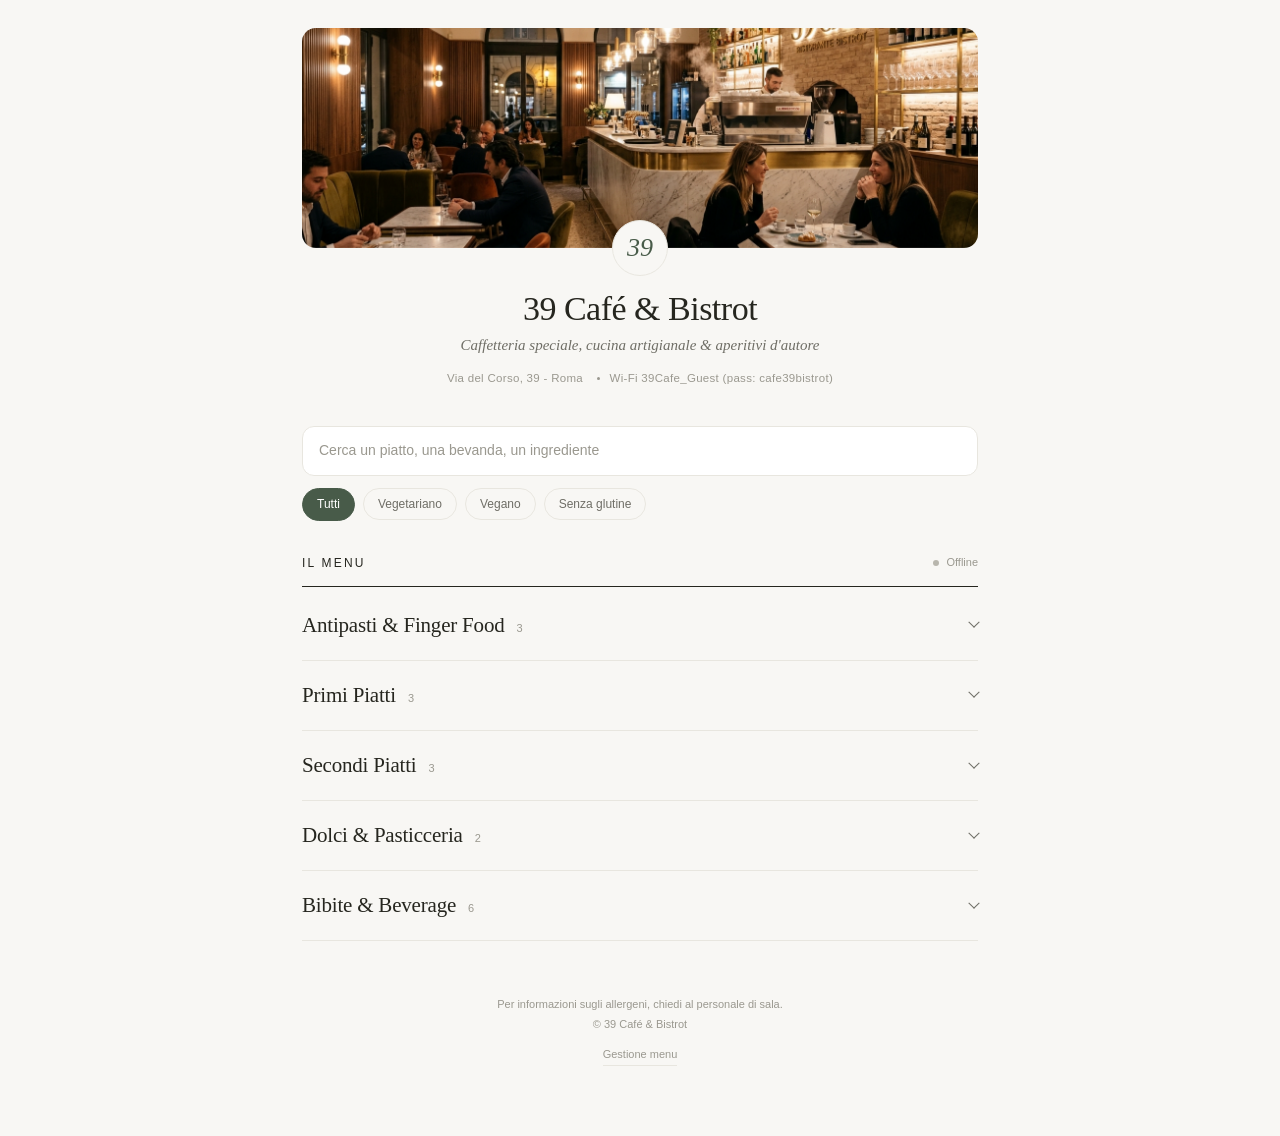
==== commit 1a64c970: "Perfezionamento ultra-minimal: rimozione icone, categorie chiuse di default, animazioni fluide e adm" ====
--- a/index.html
+++ b/index.html
@@ -4,19 +4,16 @@
   <meta charset="utf-8" />
   <meta name="viewport" content="width=device-width, initial-scale=1" />
   <meta name="theme-color" content="#f8f7f4" />
-  <meta name="description" content="39 Café & Bistrot - Menù digitale dinamico con aggiornamenti in tempo reale su piatti, bibite e selezioni dello chef." />
-  
+  <meta name="description" content="39 Café & Bistrot - Menù digitale con aggiornamenti in tempo reale su piatti, bibite e disponibilità." />
+
   <title>Il menu — 39 Café & Bistrot</title>
 
-  <!-- Foglio di Stile Minimal Paper & Ink -->
   <link rel="stylesheet" href="style.css" />
 </head>
 <body>
 
-  <!-- Contenitore Principale Vista Cliente -->
   <main class="page" id="public-menu-container">
-    
-    <!-- Header Brand e Copertina Bistrot -->
+
     <header class="brand">
       <div class="brand-photo" id="brand-photo-wrap">
         <img id="brand-hero-img" src="cover.jpg" alt="39 Café & Bistrot" />
@@ -26,60 +23,52 @@
       <h1 id="brand-hero-title">39 Café & Bistrot</h1>
       <p id="brand-hero-subtitle">Caffetteria speciale, cucina artigianale & aperitivi d'autore</p>
 
-      <div class="brand-meta" id="brand-meta-info">
-        <span id="brand-address-text">📍 Via del Corso, 39 - Roma</span>
-        <span id="brand-wifi-text">📶 WiFi: 39Cafe_Guest</span>
+      <div class="brand-meta">
+        <span id="brand-address-text"></span>
+        <span id="brand-wifi-text"></span>
       </div>
     </header>
 
-    <!-- Controlli: Ricerca Istantanea e Filtri Dietetici -->
-    <section class="controls-wrap" aria-label="Filtri e ricerca nel menu">
-      <div class="search-box">
-        <span class="search-icon">🔍</span>
-        <input 
-          type="search" 
-          id="search-input" 
-          placeholder="Cerca piatto, bevanda, ingrediente, allergene…" 
-          autocomplete="off" 
-          aria-label="Cerca nel menu"
-        />
-      </div>
+    <section class="controls" aria-label="Ricerca e filtri">
+      <input
+        type="search"
+        id="search-input"
+        class="search"
+        placeholder="Cerca un piatto, una bevanda, un ingrediente"
+        autocomplete="off"
+        aria-label="Cerca nel menu"
+      />
 
-      <div class="diet-chips" id="diet-filter-chips">
-        <button class="diet-chip active" data-diet="all">Tutti</button>
-        <button class="diet-chip" data-diet="veg">🍃 Vegetariano</button>
-        <button class="diet-chip" data-diet="vegan">🌱 Vegano</button>
-        <button class="diet-chip" data-diet="glutenFree">🌾 Senza Glutine</button>
+      <div class="chips" id="diet-filter-chips">
+        <button class="chip active" data-diet="all">Tutti</button>
+        <button class="chip" data-diet="veg">Vegetariano</button>
+        <button class="chip" data-diet="vegan">Vegano</button>
+        <button class="chip" data-diet="glutenFree">Senza glutine</button>
       </div>
     </section>
 
-    <!-- Etichetta Menu e Indicatore di Sincronizzazione Live -->
     <div class="menu-label">
       <h2>Il menu</h2>
-      <span class="live-status-pill" id="live-indicator-badge" title="Sincronizzazione in tempo reale con la cucina">
+      <span class="live" id="live-indicator-badge" title="Menu sincronizzato in tempo reale">
         <span class="live-dot online" id="live-dot"></span>
-        <span id="live-status-text">Online</span>
+        <span id="live-status-text">In diretta</span>
       </span>
     </div>
 
-    <!-- Elenco Categorie e Piatti (Dinamico da app.js) -->
     <div id="categories-content-container">
       <div class="loading">Caricamento del menu…</div>
     </div>
 
-    <!-- Footer Informativo -->
     <footer class="footer">
-      Per informazioni sugli allergeni, chiedi al personale.<br />
-      <span style="opacity: 0.75;">© 39 Café & Bistrot — Menù digitale con sincronizzazione in tempo reale</span><br />
+      Per informazioni sugli allergeni, chiedi al personale di sala.<br />
+      © 39 Café & Bistrot<br />
       <a class="admin-link" href="admin.html">Gestione menu</a>
     </footer>
 
   </main>
 
-  <!-- Contenitore Notifiche Toast -->
   <div class="toast-container" aria-live="polite"></div>
 
-  <!-- Script Motore di Sincronizzazione e Logica Clienti -->
   <script src="js/data.js"></script>
   <script src="js/sync.js"></script>
   <script src="js/app.js"></script>
--- a/style.css
+++ b/style.css
@@ -1,74 +1,83 @@
 /* ==========================================================================
-   39 CAFÉ & BISTROT - MINIMAL PAPER & INK DESIGN SYSTEM
-   Stile minimalista, caldo ed editoriale per menu digitale e pannello admin.
+   39 CAFÉ & BISTROT — DESIGN SYSTEM MINIMALE
+   Carta, inchiostro e un solo accento verde. Nessuna icona decorativa.
    ========================================================================== */
 
 :root {
   --bg: #f8f7f4;
   --paper: #ffffff;
-  --ink: #292923;
-  --muted: #89877e;
-  --line: #e9e8e2;
+  --ink: #26261f;
+  --ink-soft: #6f6e66;
+  --muted: #9a988f;
+  --line: #e8e6df;
+  --line-soft: #f0eee8;
   --green: #485b49;
-  --green-hover: #3a4a3b;
-  --radius: 12px;
-  --radius-sm: 8px;
+  --green-hover: #394a3a;
+  --green-tint: #eef1ec;
+  --danger: #a43a32;
+
+  --radius: 14px;
+  --radius-sm: 9px;
+
   --font-serif: Georgia, "Times New Roman", serif;
-  --font-sans: Arial, -apple-system, BlinkMacSystemFont, "Segoe UI", Roboto, sans-serif;
-  --shadow-sm: 0 1px 3px rgba(0, 0, 0, 0.04);
-  --shadow-modal: 0 12px 35px rgba(32, 32, 25, 0.2);
-}
-
-* {
-  box-sizing: border-box;
-}
+  --font-sans: -apple-system, BlinkMacSystemFont, "Segoe UI", Roboto, Helvetica, Arial, sans-serif;
+
+  --ease: cubic-bezier(0.22, 1, 0.36, 1);
+}
+
+*, *::before, *::after { box-sizing: border-box; }
+
+html { -webkit-text-size-adjust: 100%; }
 
 body {
   margin: 0;
   background: var(--bg);
   color: var(--ink);
-  font: 14px/1.5 var(--font-sans);
+  font: 14px/1.55 var(--font-sans);
   -webkit-font-smoothing: antialiased;
 }
 
-button, input, textarea, select {
-  font: inherit;
-}
-
-button {
-  cursor: pointer;
-}
-
-a {
-  color: inherit;
-  text-decoration: none;
+h1, h2, h3, p { margin: 0; }
+button, input, textarea, select { font: inherit; color: inherit; }
+button { cursor: pointer; }
+a { color: inherit; text-decoration: none; }
+
+:focus-visible {
+  outline: 2px solid var(--green);
+  outline-offset: 2px;
+}
+
+@keyframes rise {
+  from { opacity: 0; transform: translateY(14px); }
+  to   { opacity: 1; transform: none; }
+}
+
+@keyframes fade {
+  from { opacity: 0; }
+  to   { opacity: 1; }
 }
 
 /* ==========================================================================
-   LAYOUT PAGINA PUBBLICA
+   MENÙ PUBBLICO
    ========================================================================== */
 
 .page {
-  max-width: 780px;
-  margin: auto;
-  padding: 34px 22px 70px;
+  max-width: 720px;
+  margin: 0 auto;
+  padding: 28px 22px 70px;
 }
 
 .brand {
-  padding: 40px 0 28px;
   text-align: center;
+  padding-bottom: 8px;
 }
 
 .brand-photo {
-  width: 100%;
-  height: 180px;
+  height: 220px;
   border-radius: var(--radius);
-  background: #e8e5df;
-  display: grid;
-  place-items: center;
-  color: #999;
   overflow: hidden;
-  margin-bottom: 5px;
+  background: #e9e6df;
+  animation: fade 0.8s var(--ease) both;
 }
 
 .brand-photo img {
@@ -76,720 +85,829 @@
   height: 100%;
   object-fit: cover;
   display: block;
-}
+  transform: scale(1.04);
+  animation: settle 1.6s var(--ease) forwards;
+}
+
+@keyframes settle { to { transform: scale(1); } }
 
 .brand-mark {
-  width: 54px;
-  height: 54px;
-  margin: 25px auto 12px;
-  border: 1px solid #aaa99f;
+  width: 56px;
+  height: 56px;
+  margin: -28px auto 14px;
+  position: relative;
   border-radius: 50%;
+  background: var(--bg);
+  border: 1px solid var(--line);
   display: grid;
   place-items: center;
-  color: #7d8176;
-  font: italic 27px var(--font-serif);
-  line-height: 1;
+  color: var(--green);
+  font: italic 26px/1 var(--font-serif);
+  animation: rise 0.7s 0.1s var(--ease) both;
 }
 
 .brand h1 {
-  font: 32px/1.1 var(--font-serif);
-  font-weight: 400;
-  margin: 0 0 8px;
-  letter-spacing: -0.4px;
-  color: var(--ink);
+  font: 400 34px/1.1 var(--font-serif);
+  letter-spacing: -0.5px;
+  margin-bottom: 8px;
+  animation: rise 0.7s 0.18s var(--ease) both;
 }
 
 .brand p {
-  font: 14px var(--font-serif);
-  color: var(--muted);
-  margin: 0;
+  font: italic 15px/1.4 var(--font-serif);
+  color: var(--ink-soft);
+  animation: rise 0.7s 0.26s var(--ease) both;
 }
 
 .brand-meta {
-  font-size: 11px;
-  color: var(--muted);
-  margin-top: 10px;
-  display: flex;
-  justify-content: center;
-  gap: 14px;
-  flex-wrap: wrap;
-}
-
-/* Controls: Ricerca e Filtri */
-.controls-wrap {
-  margin: 18px 0 16px;
-}
-
-.search-box {
-  position: relative;
-  margin-bottom: 12px;
-}
-
-.search-box input {
+  margin-top: 14px;
+  font-size: 11.5px;
+  letter-spacing: 0.3px;
+  color: var(--muted);
+  animation: rise 0.7s 0.34s var(--ease) both;
+}
+
+.brand-meta span + span::before {
+  content: "";
+  display: inline-block;
+  width: 3px;
+  height: 3px;
+  margin: 0 10px 2px;
+  border-radius: 50%;
+  background: var(--muted);
+}
+
+.brand-meta span:empty { display: none; }
+
+/* Ricerca e filtri */
+.controls {
+  margin: 30px 0 6px;
+  animation: rise 0.7s 0.42s var(--ease) both;
+}
+
+.search {
   width: 100%;
-  padding: 10px 14px 10px 36px;
+  padding: 13px 16px;
   background: var(--paper);
   border: 1px solid var(--line);
-  border-radius: var(--radius-sm);
-  color: var(--ink);
-  font-size: 13px;
+  border-radius: 12px;
+  font-size: 14px;
   outline: none;
-  transition: border-color 0.15s ease;
-}
-
-.search-box input:focus {
-  border-color: #aaa99f;
-}
-
-.search-box input::placeholder {
-  color: #a4a29a;
-}
-
-.search-box .search-icon {
-  position: absolute;
-  left: 12px;
-  top: 50%;
-  transform: translateY(-50%);
-  font-size: 13px;
-  color: var(--muted);
-  pointer-events: none;
-}
-
-.diet-chips {
+  transition: border-color 0.25s, box-shadow 0.25s;
+}
+
+.search::placeholder { color: var(--muted); }
+
+.search:focus {
+  border-color: var(--green);
+  box-shadow: 0 0 0 4px rgba(72, 91, 73, 0.08);
+}
+
+.chips {
   display: flex;
-  gap: 6px;
+  gap: 8px;
   flex-wrap: wrap;
-  align-items: center;
-}
-
-.diet-chip {
-  padding: 5px 12px;
+  margin-top: 12px;
+}
+
+.chip {
+  padding: 6px 14px;
   border: 1px solid var(--line);
-  border-radius: 20px;
-  background: var(--paper);
-  color: var(--muted);
-  font-size: 11px;
-  cursor: pointer;
-  transition: all 0.15s ease;
-}
-
-.diet-chip:hover {
-  border-color: #ccc;
-  color: var(--ink);
-}
-
-.diet-chip.active {
+  border-radius: 999px;
+  background: transparent;
+  color: var(--ink-soft);
+  font-size: 12px;
+  transition: all 0.25s var(--ease);
+}
+
+.chip:hover { border-color: var(--green); color: var(--green); }
+
+.chip.active {
   background: var(--green);
+  border-color: var(--green);
   color: #fff;
-  border-color: var(--green);
-}
-
-/* Menu label & Live Status */
+}
+
+/* Intestazione elenco */
 .menu-label {
   display: flex;
   justify-content: space-between;
+  align-items: center;
+  margin: 34px 0 4px;
+  padding-bottom: 14px;
+  border-bottom: 1px solid var(--ink);
+  animation: rise 0.7s 0.5s var(--ease) both;
+}
+
+.menu-label h2 {
+  font: 400 12px/1 var(--font-sans);
+  letter-spacing: 2.2px;
+  text-transform: uppercase;
+}
+
+.live {
+  display: inline-flex;
+  align-items: center;
+  gap: 7px;
+  font-size: 11px;
+  color: var(--muted);
+}
+
+.live-dot {
+  width: 6px;
+  height: 6px;
+  border-radius: 50%;
+  background: #b8b6ad;
+}
+
+.live-dot.online {
+  background: #4b8a52;
+  animation: pulse 2.6s ease-in-out infinite;
+}
+
+.live-dot.syncing { background: #d6a23c; }
+.live-dot.offline { background: #b8b6ad; }
+
+@keyframes pulse {
+  0%, 100% { box-shadow: 0 0 0 0 rgba(75, 138, 82, 0.35); }
+  50%      { box-shadow: 0 0 0 5px rgba(75, 138, 82, 0); }
+}
+
+/* Categorie (accordion animato) */
+#categories-content-container { animation: rise 0.7s 0.58s var(--ease) both; }
+
+.category { border-bottom: 1px solid var(--line); }
+
+.category-head {
+  width: 100%;
+  display: flex;
   align-items: baseline;
-  margin: 22px 0 13px;
-}
-
-.menu-label h2 {
-  font: 21px var(--font-serif);
-  margin: 0;
-  font-weight: 400;
-}
-
-.menu-label .live-status-pill {
+  gap: 12px;
+  padding: 22px 0;
+  background: none;
+  border: 0;
+  text-align: left;
+}
+
+.cat-name {
+  font: 400 21px/1.2 var(--font-serif);
+  letter-spacing: -0.2px;
+  transition: color 0.25s;
+}
+
+.category-head:hover .cat-name { color: var(--green); }
+
+.cat-count {
   font-size: 11px;
   color: var(--muted);
-  display: inline-flex;
-  align-items: center;
-  gap: 6px;
-}
-
-.live-dot {
-  width: 7px;
-  height: 7px;
-  border-radius: 50%;
-  display: inline-block;
-  background: #a1a1aa;
-}
-
-.live-dot.online {
-  background: #2e7d32;
-  box-shadow: 0 0 0 2px rgba(46, 125, 50, 0.2);
-}
-
-.live-dot.syncing {
-  background: #f59e0b;
-}
-
-.live-dot.offline {
-  background: #9ca3af;
-}
-
-/* Categorie Collapsible Accordion */
-.category {
-  margin: 9px 0;
-  border: 1px solid var(--line);
-  border-radius: var(--radius);
-  background: var(--paper);
-  overflow: hidden;
-  transition: box-shadow 0.15s ease;
-}
-
-.category summary {
-  list-style: none;
-  display: flex;
-  align-items: center;
-  justify-content: space-between;
-  padding: 18px 19px;
-  cursor: pointer;
-  font: 18px var(--font-serif);
-  user-select: none;
-}
-
-.category summary::-webkit-details-marker {
-  display: none;
-}
-
-.category summary::after {
-  content: '＋';
-  font: 20px Arial;
-  color: #777;
-  font-weight: 300;
-  line-height: 1;
-}
-
-.category[open] summary::after {
-  content: '−';
-}
-
-.category[open] summary {
-  border-bottom: 1px solid var(--line);
-}
-
-.category-body {
-  padding: 12px 19px 16px;
-}
+  letter-spacing: 0.4px;
+}
+
+.chevron {
+  margin-left: auto;
+  align-self: center;
+  width: 8px;
+  height: 8px;
+  border-right: 1.5px solid var(--ink-soft);
+  border-bottom: 1.5px solid var(--ink-soft);
+  transform: rotate(45deg) translate(-2px, -2px);
+  transition: transform 0.45s var(--ease);
+}
+
+.category.open .chevron { transform: rotate(225deg) translate(-2px, -2px); }
+
+.category-panel {
+  display: grid;
+  grid-template-rows: 0fr;
+  transition: grid-template-rows 0.5s var(--ease);
+}
+
+.category.open .category-panel { grid-template-rows: 1fr; }
+
+.category-inner { overflow: hidden; min-height: 0; }
+
+.category-body { padding-bottom: 14px; }
 
 .category-desc {
-  font-size: 11px;
-  color: var(--muted);
-  margin: 0 0 12px;
-  font-style: italic;
-}
-
-/* Piatti Singoli */
+  font: italic 13px/1.5 var(--font-serif);
+  color: var(--muted);
+  margin: -8px 0 6px;
+}
+
+/* Piatti */
 .dish {
   display: grid;
-  grid-template-columns: 1fr 92px;
+  grid-template-columns: 1fr auto;
+  gap: 18px;
+  align-items: center;
+  padding: 16px 0;
+  border-top: 1px solid var(--line-soft);
+  opacity: 0;
+  transform: translateY(8px);
+  transition: opacity 0.45s var(--ease), transform 0.45s var(--ease);
+}
+
+.category-body .dish:first-of-type { border-top: 0; }
+
+.category.open .dish {
+  opacity: 1;
+  transform: none;
+  transition-delay: calc(var(--i, 0) * 55ms + 120ms);
+}
+
+.dish h3 {
+  font: 400 17px/1.3 var(--font-serif);
+  display: flex;
+  align-items: baseline;
+  gap: 10px;
+  flex-wrap: wrap;
+}
+
+.dish-badge {
+  font: italic 12px var(--font-serif);
+  color: var(--green);
+}
+
+.sold {
+  font: 11px var(--font-sans);
+  letter-spacing: 0.6px;
+  text-transform: uppercase;
+  color: var(--danger);
+}
+
+.dish p {
+  margin-top: 5px;
+  font-size: 13px;
+  line-height: 1.5;
+  color: var(--ink-soft);
+}
+
+.dish-meta {
+  margin-top: 8px;
+  display: flex;
+  align-items: center;
   gap: 14px;
-  align-items: center;
-  padding: 14px 0;
-  border-bottom: 1px solid #f0efeb;
-}
-
-.dish:last-child {
+  flex-wrap: wrap;
+  font-size: 10.5px;
+  letter-spacing: 0.6px;
+  text-transform: uppercase;
+  color: var(--muted);
+}
+
+.price {
+  font: 15px var(--font-serif);
+  color: var(--green);
+  letter-spacing: 0.2px;
+}
+
+.dish-photo {
+  width: 96px;
+  height: 84px;
+  padding: 0;
   border: 0;
-  padding-bottom: 2px;
-}
-
-.dish h3 {
-  font: 16px var(--font-serif);
-  margin: 0;
-  font-weight: 400;
-  color: var(--ink);
-}
-
-.dish h3 .dish-badge {
-  font-family: var(--font-serif);
-  font-style: italic;
+  border-radius: 10px;
+  overflow: hidden;
+  background: #ebe9e2;
+}
+
+.dish-photo img {
+  width: 100%;
+  height: 100%;
+  object-fit: cover;
+  display: block;
+  transition: transform 0.6s var(--ease);
+}
+
+.dish-photo:hover img { transform: scale(1.07); }
+
+.dish.unavailable .dish-photo,
+.dish.unavailable h3 .name,
+.dish.unavailable p { opacity: 0.45; }
+
+.empty {
+  padding: 36px 10px;
+  text-align: center;
+  color: var(--muted);
+  font: italic 14px var(--font-serif);
+}
+
+.empty .btn { margin-top: 14px; font-style: normal; }
+
+.footer {
+  margin-top: 54px;
+  text-align: center;
   font-size: 11px;
-  color: var(--green);
-  margin-left: 6px;
-  font-weight: normal;
-}
-
-.dish p {
-  font-size: 12px;
-  color: #77766f;
-  margin: 5px 0;
-  line-height: 1.45;
-}
-
-.price {
-  font-size: 12px;
-  color: var(--green);
-  white-space: nowrap;
-  font-weight: 600;
-  margin-top: 4px;
-}
-
-.dish img {
-  width: 92px;
-  height: 78px;
-  object-fit: cover;
-  border-radius: 8px;
-  background: #ecebe5;
-  cursor: pointer;
-  transition: transform 0.15s ease, opacity 0.15s ease;
-}
-
-.dish img:hover {
-  transform: scale(1.02);
-}
-
-.allergens {
-  font-size: 9px;
-  color: #999;
-  display: block;
-  margin-top: 3px;
-  text-transform: uppercase;
-  letter-spacing: 0.3px;
-}
-
-.unavailable {
-  opacity: 0.48;
-}
-
-.empty {
-  padding: 25px;
-  text-align: center;
-  color: var(--muted);
-  font-size: 13px;
-}
-
-.footer {
-  text-align: center;
-  margin-top: 35px;
-  color: #aaa;
-  font-size: 10px;
-  line-height: 1.6;
+  line-height: 1.8;
+  color: var(--muted);
 }
 
 .admin-link {
   display: inline-block;
-  margin-top: 15px;
-  color: #8a887f;
-  font-size: 10px;
-  text-decoration: underline;
-  text-underline-offset: 3px;
-  cursor: pointer;
+  margin-top: 10px;
+  color: var(--muted);
+  border-bottom: 1px solid var(--line);
+  transition: color 0.2s, border-color 0.2s;
+}
+
+.admin-link:hover { color: var(--green); border-color: var(--green); }
+
+.loading {
+  padding: 40px;
+  text-align: center;
+  color: var(--muted);
+  font: italic 14px var(--font-serif);
 }
 
 /* ==========================================================================
-   PANNELLO ADMIN & GESTIONE
+   COMPONENTI CONDIVISI
    ========================================================================== */
 
-.admin {
-  max-width: 840px;
-  margin: 35px auto;
-  padding: 0 20px 60px;
-}
-
-.admin-top {
-  display: flex;
-  justify-content: space-between;
-  align-items: center;
-  margin-bottom: 20px;
-  flex-wrap: wrap;
-  gap: 12px;
-}
-
-.admin h1 {
-  font: 30px var(--font-serif);
-  font-weight: 400;
-  margin: 6px 0;
-  letter-spacing: -0.3px;
-}
-
-.admin p {
-  color: var(--muted);
-  font-size: 12px;
-  margin: 0;
-}
-
-.admin small {
-  color: var(--muted);
-  letter-spacing: 0.8px;
-  font-size: 10px;
-  text-transform: uppercase;
-}
-
 .btn {
+  display: inline-flex;
+  align-items: center;
+  justify-content: center;
+  gap: 6px;
+  padding: 9px 16px;
+  background: var(--paper);
   border: 1px solid var(--line);
-  border-radius: 8px;
-  padding: 9px 13px;
-  background: white;
+  border-radius: 999px;
   color: var(--ink);
-  font-size: 12px;
-  transition: all 0.15s ease;
-  display: inline-flex;
-  align-items: center;
-  gap: 5px;
-  justify-content: center;
-  text-decoration: none;
-}
-
-.btn:hover {
-  background: #fbfbf9;
-  border-color: #d8d6ce;
-}
+  font-size: 12.5px;
+  line-height: 1.2;
+  white-space: nowrap;
+  transition: all 0.25s var(--ease);
+}
+
+.btn:hover { border-color: var(--ink); }
+.btn:active { transform: scale(0.97); }
 
 .btn.primary {
   background: var(--green);
-  color: white;
   border-color: var(--green);
-}
-
-.btn.primary:hover {
-  background: var(--green-hover);
-  border-color: var(--green-hover);
-}
-
-.btn.sm {
-  padding: 6px 10px;
+  color: #fff;
+}
+
+.btn.primary:hover { background: var(--green-hover); border-color: var(--green-hover); }
+
+.btn.ghost { background: transparent; border-color: transparent; color: var(--ink-soft); }
+.btn.ghost:hover { color: var(--ink); border-color: transparent; background: rgba(0, 0, 0, 0.04); }
+
+.btn.danger { color: var(--danger); background: transparent; border-color: transparent; }
+.btn.danger:hover { background: rgba(164, 58, 50, 0.08); border-color: transparent; }
+
+.btn.sm { padding: 6px 13px; font-size: 12px; }
+.btn[disabled] { opacity: 0.35; pointer-events: none; }
+
+/* Campi */
+.field { display: block; margin-bottom: 16px; }
+
+.field > span {
+  display: block;
+  margin-bottom: 6px;
   font-size: 11px;
-}
-
-.btn.danger {
-  color: #b91c1c;
-  border-color: #fca5a5;
-  background: #fef2f2;
-}
-
-.btn.danger:hover {
-  background: #fee2e2;
-  border-color: #f87171;
-}
-
-.admin-actions {
-  display: flex;
-  gap: 8px;
-  margin: 16px 0;
-  flex-wrap: wrap;
-}
-
-.admin-tabs {
-  display: flex;
-  gap: 6px;
-  border-bottom: 1px solid var(--line);
-  margin-bottom: 18px;
-  overflow-x: auto;
-  padding-bottom: 4px;
-}
-
-.admin-tab {
-  padding: 8px 14px;
-  border-radius: 8px;
-  border: 1px solid transparent;
-  background: transparent;
+  letter-spacing: 0.4px;
+  color: var(--ink-soft);
+}
+
+.field input[type="text"],
+.field input[type="url"],
+.field input[type="number"],
+.field input[type="password"],
+.field textarea,
+.field select {
+  display: block;
+  width: 100%;
+  padding: 10px 12px;
+  background: #fcfcfa;
+  border: 1px solid var(--line);
+  border-radius: var(--radius-sm);
+  font-size: 14px;
+  outline: none;
+  transition: border-color 0.2s, box-shadow 0.2s, background 0.2s;
+}
+
+.field input:focus,
+.field textarea:focus,
+.field select:focus {
+  background: #fff;
+  border-color: var(--green);
+  box-shadow: 0 0 0 4px rgba(72, 91, 73, 0.08);
+}
+
+.field textarea { resize: vertical; min-height: 78px; }
+.field small { display: block; margin-top: 5px; font-size: 11px; color: var(--muted); }
+
+.field-row { display: grid; grid-template-columns: 1fr 1fr; gap: 14px; }
+
+/* Scelta a pillola (checkbox) */
+.choices { display: flex; gap: 8px; flex-wrap: wrap; }
+
+.choice { position: relative; cursor: pointer; }
+.choice input { position: absolute; opacity: 0; pointer-events: none; }
+
+.choice span {
+  display: inline-block;
+  padding: 6px 14px;
+  border: 1px solid var(--line);
+  border-radius: 999px;
   font-size: 12px;
-  color: var(--muted);
-  cursor: pointer;
-  white-space: nowrap;
-}
-
-.admin-tab:hover {
-  color: var(--ink);
-}
-
-.admin-tab.active {
-  background: var(--paper);
-  border-color: var(--line);
-  color: var(--ink);
-  font-weight: 600;
-}
-
-.admin-cat {
-  margin: 14px 0;
-  background: white;
-  border: 1px solid var(--line);
-  border-radius: 10px;
-  overflow: hidden;
-}
-
-.admin-cat h2 {
-  font: 17px var(--font-serif);
-  padding: 12px 15px;
-  margin: 0;
-  border-bottom: 1px solid var(--line);
-  display: flex;
-  justify-content: space-between;
-  align-items: center;
-  font-weight: 400;
-  gap: 10px;
-  flex-wrap: wrap;
-}
-
-.admin-row {
-  display: grid;
-  grid-template-columns: 1fr auto auto auto;
-  gap: 10px;
-  align-items: center;
-  padding: 10px 14px;
-  border-bottom: 1px solid #f1f0eb;
-}
-
-.admin-row:last-child {
-  border: 0;
-}
-
-.admin-row b {
-  font: 14px var(--font-serif);
-  font-weight: 400;
-  color: var(--ink);
-}
-
-.admin-row small {
-  display: block;
-  color: var(--muted);
-  font-size: 10px;
-  line-height: 1.35;
-  margin-top: 2px;
-}
-
-.admin-row-thumb {
-  width: 36px;
-  height: 36px;
-  border-radius: 6px;
-  object-fit: cover;
-  background: #ecebe5;
-  margin-right: 10px;
-  float: left;
-}
-
-.admin-price-box {
-  display: flex;
-  align-items: center;
-  gap: 3px;
-}
-
-.admin-price-input {
-  width: 58px;
-  padding: 4px 6px;
-  font-size: 12px;
-  border: 1px solid var(--line);
-  border-radius: 5px;
-  color: var(--green);
-  font-weight: 600;
-  background: #fafaf8;
-  text-align: right;
-}
-
-.admin-price-input:focus {
-  border-color: #aaa99f;
+  color: var(--ink-soft);
+  transition: all 0.2s var(--ease);
+}
+
+.choice input:checked + span { background: var(--green); border-color: var(--green); color: #fff; }
+.choice input:focus-visible + span { outline: 2px solid var(--green); outline-offset: 2px; }
+
+/* Interruttore */
+.switch { position: relative; display: inline-block; width: 38px; height: 22px; flex: none; cursor: pointer; }
+.switch input { position: absolute; opacity: 0; width: 100%; height: 100%; margin: 0; cursor: pointer; }
+
+.switch i {
+  position: absolute;
+  inset: 0;
+  border-radius: 999px;
+  background: #d9d7cf;
+  transition: background 0.3s var(--ease);
+  pointer-events: none;
+}
+
+.switch i::after {
+  content: "";
+  position: absolute;
+  top: 3px;
+  left: 3px;
+  width: 16px;
+  height: 16px;
+  border-radius: 50%;
   background: #fff;
-  outline: none;
-}
-
-.admin-avail-label {
-  display: inline-flex;
-  align-items: center;
-  gap: 5px;
-  font-size: 11px;
-  cursor: pointer;
-  user-select: none;
-}
-
-.admin-row-actions {
-  display: flex;
-  gap: 5px;
-}
+  box-shadow: 0 1px 3px rgba(0, 0, 0, 0.2);
+  transition: transform 0.3s var(--ease);
+}
+
+.switch input:checked + i { background: var(--green); }
+.switch input:checked + i::after { transform: translateX(16px); }
+.switch input:focus-visible + i { outline: 2px solid var(--green); outline-offset: 2px; }
 
 /* Modale */
 .modal-bg {
   position: fixed;
   inset: 0;
-  background: rgba(32, 32, 25, 0.55);
+  z-index: 9999;
   display: grid;
   place-items: center;
-  padding: 15px;
-  z-index: 9999;
-  backdrop-filter: blur(2px);
+  padding: 16px;
+  background: rgba(30, 30, 24, 0.5);
+  backdrop-filter: blur(3px);
+  animation: fade 0.25s ease both;
 }
 
 .modal {
-  width: min(480px, 100%);
+  width: min(500px, 100%);
   max-height: 92vh;
   overflow-y: auto;
+  padding: 28px;
   background: var(--bg);
-  padding: 24px;
-  border-radius: var(--radius);
-  box-shadow: var(--shadow-modal);
-}
-
-.modal h2 {
-  font: 23px var(--font-serif);
-  margin: 0 0 16px;
-  font-weight: 400;
-}
-
-.modal label {
-  display: block;
-  font-size: 11px;
-  margin: 12px 0 4px;
-  color: var(--ink);
-}
-
-.modal input,
-.modal textarea,
-.modal select {
-  display: block;
-  width: 100%;
-  padding: 9px 11px;
-  margin-top: 4px;
-  border: 1px solid var(--line);
-  border-radius: 7px;
-  background: #fff;
-  color: var(--ink);
-  font-size: 13px;
-  outline: none;
-}
-
-.modal input:focus,
-.modal textarea:focus,
-.modal select:focus {
-  border-color: #aaa99f;
-}
-
-.modal textarea {
-  resize: vertical;
-}
-
-.modal-checkbox-row {
+  border-radius: 18px;
+  box-shadow: 0 24px 60px rgba(30, 30, 24, 0.28);
+  animation: rise 0.4s var(--ease) both;
+}
+
+.modal h2 { font: 400 24px/1.2 var(--font-serif); margin-bottom: 20px; letter-spacing: -0.2px; }
+
+.modal-section {
+  margin: 22px 0 14px;
+  padding-top: 18px;
+  border-top: 1px solid var(--line);
+  font-size: 10.5px;
+  letter-spacing: 1.6px;
+  text-transform: uppercase;
+  color: var(--muted);
+}
+
+.modal-actions {
   display: flex;
   align-items: center;
   gap: 8px;
-  margin: 14px 0 6px;
-  font-size: 12px;
-}
-
-.modal-checkbox-row input {
-  width: auto;
-  margin: 0;
-}
-
-.modal-buttons {
-  display: flex;
-  justify-content: flex-end;
-  gap: 8px;
-  margin-top: 20px;
-}
+  margin-top: 24px;
+}
+
+.modal-actions .spacer { flex: 1; }
+
+.modal-photo { width: 100%; height: 220px; margin-bottom: 18px; border-radius: 12px; overflow: hidden; background: #ebe9e2; }
+.modal-photo img { width: 100%; height: 100%; object-fit: cover; display: block; }
+
+.modal-title { display: flex; justify-content: space-between; align-items: baseline; gap: 14px; margin-bottom: 8px; }
+.modal-title h2 { margin: 0; }
+.modal-text { font-size: 14px; line-height: 1.6; color: var(--ink-soft); margin: 10px 0 18px; }
+.modal-note { padding: 12px 14px; background: var(--paper); border: 1px solid var(--line); border-radius: var(--radius-sm); font-size: 12px; color: var(--ink-soft); }
 
 /* Toast */
 .toast {
   position: fixed;
-  bottom: 20px;
   left: 50%;
+  bottom: 24px;
   transform: translateX(-50%);
-  background: #303f32;
-  color: white;
-  padding: 11px 16px;
-  border-radius: 8px;
-  font-size: 12px;
   z-index: 100000;
   max-width: 90vw;
-  box-shadow: 0 4px 12px rgba(0, 0, 0, 0.15);
-  animation: toastFadeIn 0.2s ease forwards;
-}
-
-@keyframes toastFadeIn {
-  from { opacity: 0; transform: translate(-50%, 8px); }
-  to { opacity: 1; transform: translate(-50%, 0); }
-}
-
-.loading {
-  padding: 30px;
+  padding: 11px 20px;
+  background: var(--ink);
+  color: #fff;
+  border-radius: 999px;
+  font-size: 12.5px;
+  box-shadow: 0 8px 24px rgba(0, 0, 0, 0.18);
+  animation: toast-in 0.35s var(--ease) both;
+}
+
+@keyframes toast-in {
+  from { opacity: 0; transform: translate(-50%, 10px); }
+  to   { opacity: 1; transform: translate(-50%, 0); }
+}
+
+/* ==========================================================================
+   PANNELLO DI GESTIONE
+   ========================================================================== */
+
+.auth {
+  min-height: 100vh;
+  display: grid;
+  place-items: center;
+  padding: 24px;
+}
+
+.auth-card {
+  width: min(360px, 100%);
   text-align: center;
-  color: var(--muted);
-  font-family: var(--font-serif);
-}
-
-/* QR Box */
-.qr-card {
-  background: #fff;
+  animation: rise 0.6s var(--ease) both;
+}
+
+.auth-card .brand-mark { margin: 0 auto 22px; animation: none; }
+.auth-card h1 { font: 400 28px/1.2 var(--font-serif); margin-bottom: 8px; letter-spacing: -0.3px; }
+.auth-card p { font-size: 13px; color: var(--ink-soft); margin-bottom: 26px; }
+
+.pin-input {
+  width: 100%;
+  padding: 14px;
+  margin-bottom: 14px;
+  background: var(--paper);
+  border: 1px solid var(--line);
+  border-radius: 12px;
+  text-align: center;
+  font: 24px var(--font-serif);
+  letter-spacing: 10px;
+  outline: none;
+  transition: border-color 0.2s, box-shadow 0.2s;
+}
+
+.pin-input:focus { border-color: var(--green); box-shadow: 0 0 0 4px rgba(72, 91, 73, 0.08); }
+
+.auth-actions { display: flex; gap: 8px; }
+.auth-actions .btn { flex: 1; padding: 12px; }
+.auth-hint { margin: 18px 0 0 !important; font-size: 11px !important; color: var(--muted) !important; }
+
+.admin {
+  max-width: 820px;
+  margin: 0 auto;
+  padding: 26px 22px 80px;
+  animation: fade 0.5s ease both;
+}
+
+.admin-top {
+  display: flex;
+  align-items: center;
+  justify-content: space-between;
+  gap: 14px;
+  padding-bottom: 22px;
+}
+
+.admin-brand { display: flex; align-items: center; gap: 12px; }
+
+.admin-brand .brand-mark {
+  width: 38px;
+  height: 38px;
+  margin: 0;
+  font-size: 18px;
+  animation: none;
+}
+
+.admin-brand strong { display: block; font: 400 18px/1.2 var(--font-serif); }
+.admin-brand small { font-size: 11px; color: var(--muted); }
+
+.admin-tools { display: flex; align-items: center; gap: 6px; }
+.admin-tools .live { margin-right: 10px; }
+
+.tabs {
+  display: flex;
+  gap: 26px;
+  border-bottom: 1px solid var(--line);
+  margin-bottom: 26px;
+  overflow-x: auto;
+  scrollbar-width: none;
+}
+
+.tabs::-webkit-scrollbar { display: none; }
+
+.tab {
+  position: relative;
+  padding: 10px 0 13px;
+  background: none;
+  border: 0;
+  white-space: nowrap;
+  font-size: 13px;
+  color: var(--muted);
+  transition: color 0.25s;
+}
+
+.tab:hover { color: var(--ink); }
+.tab.active { color: var(--ink); }
+
+.tab::after {
+  content: "";
+  position: absolute;
+  left: 0;
+  right: 0;
+  bottom: -1px;
+  height: 1.5px;
+  background: var(--green);
+  transform: scaleX(0);
+  transition: transform 0.4s var(--ease);
+}
+
+.tab.active::after { transform: scaleX(1); }
+
+.tab-body { animation: rise 0.45s var(--ease) both; }
+
+.toolbar { display: flex; align-items: center; justify-content: space-between; gap: 12px; margin-bottom: 18px; }
+
+.toolbar .filter {
+  flex: 1;
+  max-width: 300px;
+  padding: 9px 14px;
+  background: var(--paper);
+  border: 1px solid var(--line);
+  border-radius: 999px;
+  font-size: 13px;
+  outline: none;
+  transition: border-color 0.2s, box-shadow 0.2s;
+}
+
+.toolbar .filter:focus { border-color: var(--green); box-shadow: 0 0 0 4px rgba(72, 91, 73, 0.08); }
+
+/* Gruppo categoria */
+.group {
+  margin-bottom: 16px;
+  background: var(--paper);
   border: 1px solid var(--line);
   border-radius: var(--radius);
+  overflow: hidden;
+}
+
+.group-head {
+  display: flex;
+  align-items: center;
+  gap: 10px;
+  padding: 14px 18px;
+  border-bottom: 1px solid var(--line-soft);
+}
+
+.group-head h2 { font: 400 18px/1.2 var(--font-serif); }
+.group-head .count { font-size: 11px; color: var(--muted); }
+.group-head .spacer { flex: 1; }
+
+.item {
+  display: grid;
+  grid-template-columns: 1fr auto auto auto;
+  gap: 18px;
+  align-items: center;
+  padding: 13px 18px;
+  border-bottom: 1px solid var(--line-soft);
+  transition: background 0.2s;
+}
+
+.item:last-child { border-bottom: 0; }
+.item:hover { background: #fcfcfa; }
+.item.is-off .item-main { opacity: 0.5; }
+
+.item-main { min-width: 0; }
+
+.item-name { font: 400 15px/1.3 var(--font-serif); }
+
+.item-name .dish-badge { margin-left: 8px; }
+
+.item-desc {
+  margin-top: 2px;
+  font-size: 12px;
+  color: var(--muted);
+  white-space: nowrap;
+  overflow: hidden;
+  text-overflow: ellipsis;
+}
+
+.price-field {
+  display: flex;
+  align-items: center;
+  gap: 4px;
+  color: var(--muted);
+  font-size: 13px;
+}
+
+.price-field input {
+  width: 62px;
+  padding: 6px 8px;
+  background: transparent;
+  border: 1px solid transparent;
+  border-radius: 7px;
+  text-align: right;
+  font: 15px var(--font-serif);
+  color: var(--green);
+  outline: none;
+  transition: all 0.2s;
+}
+
+.price-field input:hover { border-color: var(--line); }
+.price-field input:focus { background: #fff; border-color: var(--green); }
+
+.group-empty { padding: 22px; text-align: center; font-size: 12.5px; color: var(--muted); }
+
+/* Riquadri impostazioni */
+.panel {
+  margin-bottom: 18px;
   padding: 24px;
-  text-align: center;
-  max-width: 420px;
-  margin: 0 auto;
-}
-
-.qr-card img {
-  width: 200px;
-  height: 200px;
-  margin: 15px auto;
-  border-radius: 8px;
+  background: var(--paper);
   border: 1px solid var(--line);
-  padding: 8px;
-  background: #fff;
-}
-
-/* Responsive (<520px) */
-@media(max-width: 520px) {
-  .page {
-    padding: 18px 14px 50px;
+  border-radius: var(--radius);
+}
+
+.panel h2 { font: 400 19px/1.2 var(--font-serif); margin-bottom: 4px; }
+.panel > .lead { font-size: 12.5px; color: var(--muted); margin-bottom: 20px; }
+.panel .btn-row { display: flex; gap: 8px; flex-wrap: wrap; margin-top: 4px; }
+
+.panel.narrow { max-width: 600px; }
+
+.panel .divider { margin: 20px 0 16px; border: 0; border-top: 1px solid var(--line-soft); }
+
+/* Elenco categorie */
+.cat-row {
+  display: grid;
+  grid-template-columns: auto 1fr auto;
+  gap: 16px;
+  align-items: center;
+  padding: 14px 18px;
+  border-bottom: 1px solid var(--line-soft);
+}
+
+.cat-row:last-child { border-bottom: 0; }
+.cat-row .num { font: 14px var(--font-serif); color: var(--muted); width: 18px; }
+.cat-row strong { font: 400 16px var(--font-serif); }
+.cat-row small { display: block; font-size: 12px; color: var(--muted); }
+.cat-row .row-actions { display: flex; gap: 2px; align-items: center; }
+
+/* QR */
+.qr-card { text-align: center; max-width: 420px; margin: 0 auto; }
+.qr-card img { width: 200px; height: 200px; margin: 18px auto; padding: 10px; background: #fff; border: 1px solid var(--line); border-radius: 12px; }
+.qr-url { font-size: 11px; color: var(--muted); word-break: break-all; margin-bottom: 20px; }
+
+/* ==========================================================================
+   RESPONSIVE
+   ========================================================================== */
+
+@media (max-width: 560px) {
+  .page { padding: 18px 16px 56px; }
+  .brand-photo { height: 170px; }
+  .brand h1 { font-size: 29px; }
+  .cat-name { font-size: 19px; }
+  .dish { gap: 14px; }
+  .dish-photo { width: 78px; height: 70px; }
+
+  .admin { padding: 18px 16px 60px; }
+  .admin-top { flex-wrap: wrap; }
+  .tabs { gap: 20px; }
+  .field-row { grid-template-columns: 1fr; gap: 0; }
+  .modal { padding: 22px; }
+
+  .item {
+    grid-template-columns: 1fr auto auto;
+    gap: 10px 14px;
   }
-  .brand {
-    padding: 25px 0 20px;
+
+  .item-main { grid-column: 1 / -1; }
+  .item-desc { white-space: normal; }
+  .item > .btn { justify-self: end; }
+  .toolbar { flex-direction: column; align-items: stretch; }
+  .toolbar .filter { max-width: none; }
+}
+
+@media (prefers-reduced-motion: reduce) {
+  *, *::before, *::after {
+    animation-duration: 0.01ms !important;
+    animation-delay: 0ms !important;
+    transition-duration: 0.01ms !important;
+    transition-delay: 0ms !important;
   }
-  .brand-photo {
-    height: 145px;
-  }
-  .brand h1 {
-    font-size: 28px;
-  }
-  .category summary {
-    padding: 16px;
-    font-size: 17px;
-  }
-  .dish {
-    grid-template-columns: 1fr 76px;
-    gap: 9px;
-  }
-  .dish img {
-    width: 76px;
-    height: 68px;
-  }
-  .dish h3 {
-    font-size: 15px;
-  }
-  .admin {
-    margin: 22px auto;
-    padding: 0 13px 45px;
-  }
-  .admin-top {
-    align-items: flex-start;
-  }
-  .admin h1 {
-    font-size: 26px;
-  }
-  .admin-row {
-    grid-template-columns: 1fr auto auto;
-    gap: 6px;
-  }
-  .admin-row .price,
-  .admin-price-box {
-    display: none;
-  }
-  .btn {
-    font-size: 10px;
-    padding: 8px 9px;
-  }
-}
-
-/* Print View for QR Code Table Markers */
+}
+
+/* Stampa segnatavolo */
 @media print {
-  body {
-    background: #fff;
-  }
-  .admin-top, .admin-actions, .admin-tabs, .btn, .footer, .toast, .brand-meta, .controls-wrap {
-    display: none !important;
-  }
-  .qr-card {
-    border: 2px solid #000;
-    margin: 40px auto;
-  }
-}
+  body { background: #fff; }
+  .admin-top, .tabs, .btn, .toast, .footer { display: none !important; }
+  .panel, .qr-card { border: 0; }
+}
